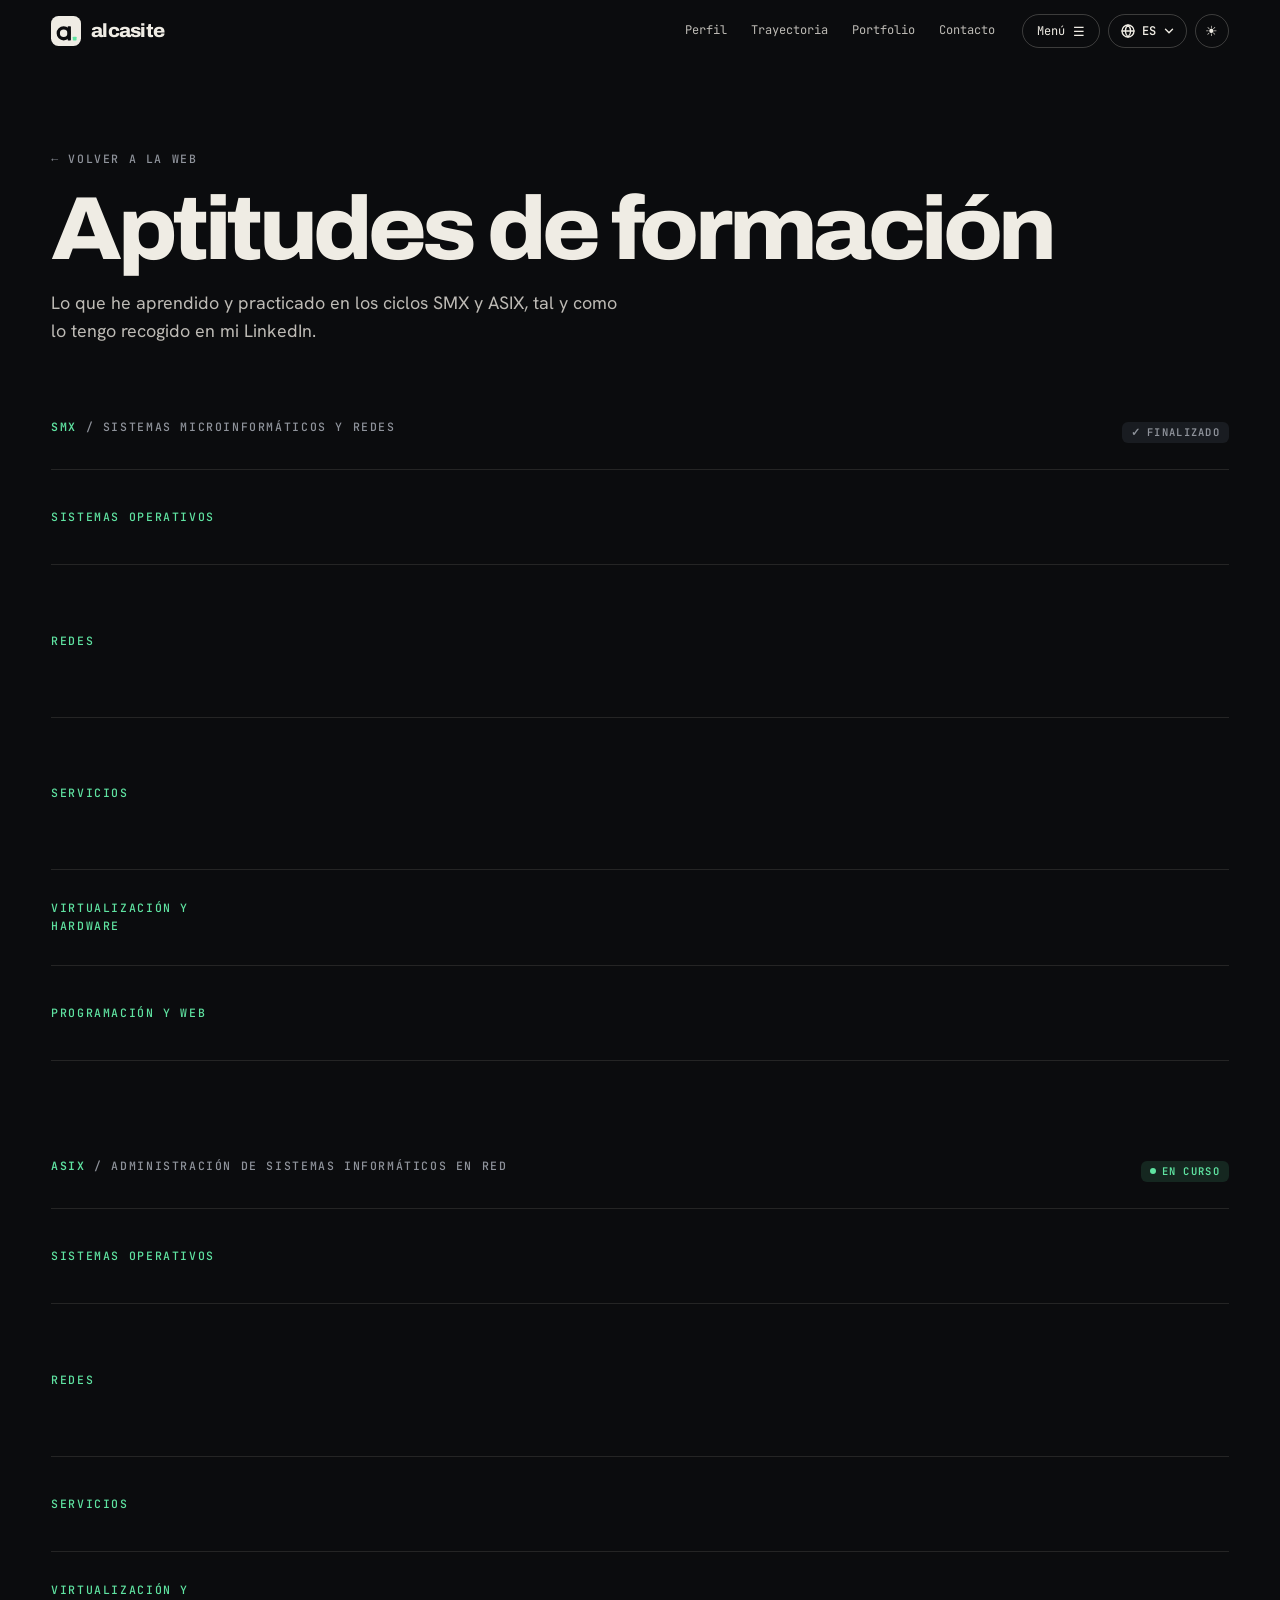
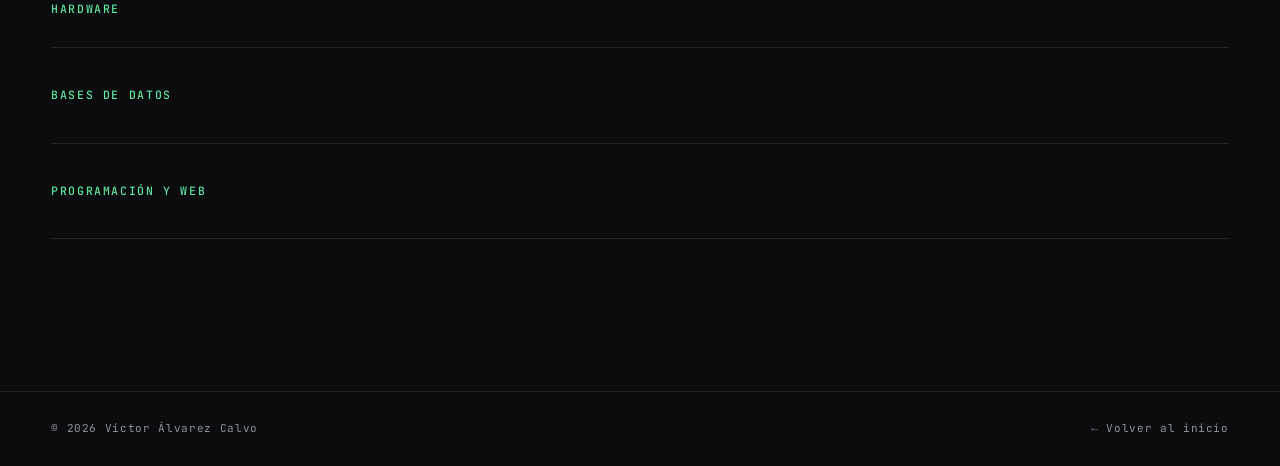
==== aptitudes.html @ 00bb38c7 "Proyectos sube justo después del perfil (02) y se renumeran las secciones Co-Authored-By: Claude Opu" ====
<!doctype html>
<html lang="es">
<head>
<meta charset="utf-8">
<meta name="viewport" content="width=device-width, initial-scale=1">
<title>Aptitudes de formación · alcasite</title>
<meta name="description" content="Aptitudes adquiridas durante los ciclos SMX y ASIX de Víctor Álvarez Calvo.">
<meta name="theme-color" content="#0b0c0e">
<script>document.documentElement.className += " js";try{var t=localStorage.getItem("theme");if(t==="light"||t==="dark")document.documentElement.setAttribute("data-theme",t);}catch(e){}</script>
<link rel="icon" href="assets/favicon.ico?v=2" sizes="any">
<link rel="icon" type="image/svg+xml" href="assets/logo/alcasite-mark.svg?v=2">
<link rel="icon" type="image/png" sizes="32x32" href="assets/favicon-32.png?v=2">
<link rel="icon" type="image/png" sizes="192x192" href="assets/icon-192.png?v=2">
<link rel="apple-touch-icon" href="assets/apple-touch-icon.png?v=2">
<link rel="preload" href="assets/fonts/archivo.woff2" as="font" type="font/woff2" crossorigin>
<link rel="stylesheet" href="styles.css?v=20261103f">
<script defer src="main.js?v=20261103f"></script>
</head>
<body data-page="skills">

<header class="bar">
  <a class="brand" href="index.html#inicio" aria-label="alcasite"><svg class="logo-mark" viewBox="0 0 64 64" aria-hidden="true"><rect class="lm-tile" width="64" height="64" rx="16"/><circle class="lm-a" cx="27" cy="37" r="11.5"/><rect class="lm-s" x="35.5" y="22" width="7" height="30" rx="1.5"/><rect class="lm-c" x="46.5" y="44" width="8" height="8" rx="1.5"/></svg><span class="wordmark">alcasite</span></a>
  <div class="bar-right">
    <nav>
      <a href="index.html#perfil" data-i18n="nav.profile">Perfil</a>
      <a href="index.html#trayectoria" data-i18n="nav.path">Trayectoria</a>
      <a href="index.html#portfolio" data-i18n="nav.portfolio">Portfolio</a>
      <a href="index.html#contacto" data-i18n="nav.contact">Contacto</a>
    </nav>
    <label class="lang-wrap"><span class="sr">Idioma</span><select id="lang" aria-label="Idioma"><option value="es">Castellano</option><option value="ca">Català</option><option value="en">English</option></select></label>
    <button class="theme" id="theme" type="button" aria-label="Cambiar a tema claro" title="Cambiar tema">☀</button>
  </div>
</header>

<main class="skills-page wrap">
  <p class="label"><a href="index.html#trayectoria" data-i18n="skills.back">← Volver a la web</a></p>
  <h1 class="skills-title" data-i18n="skills.h1">Aptitudes de formación</h1>
  <p class="skills-lead" data-i18n="skills.lead">Lo que he aprendido y practicado en los ciclos SMX y ASIX, tal y como lo tengo recogido en mi LinkedIn.</p>

  <!-- SMX -->
  <section class="skills-sec" id="smx">
    <div class="sec-head"><span class="label"><b>SMX</b> / <span data-i18n="skills.smx">Sistemas Microinformáticos y Redes</span></span><span class="tag done" data-i18n="tag.done">Finalizado</span></div>
    <div class="stack">
      <div class="stack-row"><h3 class="label" data-i18n="g.os">Sistemas operativos</h3><ul><li>Windows</li><li>Windows Server</li><li>Linux</li><li>Ubuntu</li></ul></div>
      <div class="stack-row"><h3 class="label" data-i18n="g.net">Redes</h3><ul><li data-i18n="k.networks">Redes informáticas</li><li>IPv4</li><li data-i18n="k.subnets">Subredes</li><li>VLAN</li><li>Packet Tracer</li><li data-i18n="k.netsec">Seguridad de redes</li><li data-i18n="k.firewalls">Cortafuegos</li><li>pfSense</li></ul></div>
      <div class="stack-row"><h3 class="label" data-i18n="g.srv">Servicios</h3><ul><li data-i18n="k.dns">Servidor DNS</li><li data-i18n="k.dhcp">Servidor DHCP</li><li data-i18n="k.web">Servidores web</li><li data-i18n="k.mail">Servidor de correo</li><li>LDAP</li><li>Secure Shell</li><li>LAMP</li><li>Linux Virtual Server</li></ul></div>
      <div class="stack-row"><h3 class="label" data-i18n="g.virt">Virtualización y hardware</h3><ul><li>VirtualBox</li><li data-i18n="k.vm">Gestión de Máquinas Virtuales</li><li data-i18n="k.hw">Hardware</li></ul></div>
      <div class="stack-row"><h3 class="label" data-i18n="g.dev">Programación y web</h3><ul><li>HTML</li><li>PHP</li><li>WordPress</li><li>Moodle</li><li>Python</li><li>Bash</li><li>PowerShell</li></ul></div>
    </div>
  </section>

  <!-- ASIX -->
  <section class="skills-sec" id="asix">
    <div class="sec-head"><span class="label"><b>ASIX</b> / <span data-i18n="skills.asix">Administración de Sistemas Informáticos en Red</span></span><span class="tag" data-i18n="tag.ongoing">En curso</span></div>
    <div class="stack">
      <div class="stack-row"><h3 class="label" data-i18n="g.os">Sistemas operativos</h3><ul><li>Windows</li><li>Windows Server</li><li>Linux</li></ul></div>
      <div class="stack-row"><h3 class="label" data-i18n="g.net">Redes</h3><ul><li data-i18n="k.networks">Redes informáticas</li><li>IPv4</li><li data-i18n="k.subnets">Subredes</li><li>VLAN</li><li>Packet Tracer</li><li data-i18n="k.netsec">Seguridad de redes</li><li data-i18n="k.firewalls">Cortafuegos</li><li>OPNsense</li></ul></div>
      <div class="stack-row"><h3 class="label" data-i18n="g.srv">Servicios</h3><ul><li>Active Directory</li><li>LDAP</li><li>LAMP</li><li>Linux Virtual Server</li></ul></div>
      <div class="stack-row"><h3 class="label" data-i18n="g.virt">Virtualización y hardware</h3><ul><li>VirtualBox</li><li>VMware</li><li data-i18n="k.vm">Gestión de Máquinas Virtuales</li><li data-i18n="k.hw">Hardware</li></ul></div>
      <div class="stack-row"><h3 class="label" data-i18n="g.db">Bases de datos</h3><ul><li data-i18n="k.db">Bases de datos</li><li data-i18n="k.reldb">Base de datos relacional</li><li>MariaDB</li><li>PostgreSQL</li><li>MongoDB</li><li>DBeaver</li></ul></div>
      <div class="stack-row"><h3 class="label" data-i18n="g.dev">Programación y web</h3><ul><li>HTML</li><li>CSS</li><li>JavaScript</li><li>JSON</li><li>Bash</li><li>PowerShell</li></ul></div>
    </div>
  </section>
</main>

<footer>
  <span>© <span id="year">2026</span> Víctor Álvarez Calvo</span>
  <a href="index.html" data-i18n="legal.back">← Volver al inicio</a>
</footer>

</body>
</html>
---- styles.css ----
/* Víctor Álvarez Calvo — web personal.
   Estilo nocturno: fondo tinta, texto crema, títulos grandes en grotesca ancha,
   etiquetas en mono y un único acento verde (el de la marca). */

/* ---------- tipografías (alojadas en la propia web, sin servicios externos) ---------- */
@font-face{font-family:"Archivo";src:url("assets/fonts/archivo.woff2") format("woff2");font-weight:100 900;font-stretch:62% 125%;font-display:swap}
@font-face{font-family:"Hanken Grotesk";src:url("assets/fonts/hanken-grotesk.woff2") format("woff2");font-weight:100 900;font-display:swap}
@font-face{font-family:"JetBrains Mono";src:url("assets/fonts/jetbrains-mono.woff2") format("woff2");font-weight:100 800;font-display:swap}
@font-face{font-family:"Newsreader";src:url("assets/fonts/newsreader-italic.woff2") format("woff2");font-weight:200 800;font-style:italic;font-display:swap}

:root{
  --bg:#0b0c0e; --bg-2:#121418; --bg-3:#191c21;
  --ink:#efece4; --ink2:rgba(239,236,228,.78); --mute:#8f939b; --mute2:#666a73;
  --line:rgba(239,236,228,.11); --line2:rgba(239,236,228,.22);
  --accent:#5fe3a1; --accent-fill:#5fe3a1; --on-accent:#06140d; --accent-soft:rgba(95,227,161,.12);
  --btn-bg:#efece4; --btn-ink:#0b0c0e;
  --dot:rgba(239,236,228,.13); --glow:rgba(95,227,161,.10);
  --bar-bg:rgba(11,12,14,.78);
  --disp:"Archivo","Arial Narrow",system-ui,sans-serif;
  --sans:"Hanken Grotesk",system-ui,-apple-system,"Segoe UI",sans-serif;
  --mono:"JetBrains Mono",ui-monospace,"Cascadia Mono",Consolas,monospace;
  --serif:"Newsreader",Georgia,serif;
  --gut:clamp(18px,4vw,56px); --max:1280px;
  --ease-out:cubic-bezier(.16,1,.3,1); --ease-soft:cubic-bezier(.25,.46,.45,.94);
  color-scheme:dark;
}
:root[data-theme="light"]{
  --bg:#f2efe7; --bg-2:#e9e5db; --bg-3:#ffffff;
  --ink:#101114; --ink2:rgba(16,17,20,.76); --mute:#5f636b; --mute2:#8a8d94;
  --line:rgba(16,17,20,.11); --line2:rgba(16,17,20,.22);
  --accent:#0b8a52; --accent-fill:#2fcf86; --on-accent:#04140b; --accent-soft:rgba(11,138,82,.10);
  --btn-bg:#101114; --btn-ink:#f2efe7;
  --dot:rgba(16,17,20,.14); --glow:rgba(47,207,134,.12);
  --bar-bg:rgba(242,239,231,.82);
  color-scheme:light;
}

*{box-sizing:border-box;margin:0;padding:0}
html{scroll-behavior:smooth;scroll-padding-top:80px;background:var(--bg)}
body{background:var(--bg);color:var(--ink);font-family:var(--sans);font-size:17px;line-height:1.6;-webkit-font-smoothing:antialiased;overflow-x:hidden;transition:background .3s,color .3s}
a{color:inherit}
::selection{background:var(--accent-fill);color:var(--on-accent)}
:focus-visible{outline:2px solid var(--accent);outline-offset:3px}
.wrap{max-width:var(--max);margin:0 auto;padding-left:var(--gut);padding-right:var(--gut)}
.sr{position:absolute;width:1px;height:1px;overflow:hidden;clip:rect(0 0 0 0);white-space:nowrap}
em{font-family:var(--serif);font-style:italic;font-weight:400;color:var(--accent);letter-spacing:0}

/* etiquetas pequeñas en mono */
.label,.eyebrow{font-family:var(--mono);font-size:11.5px;font-weight:500;letter-spacing:.14em;text-transform:uppercase;color:var(--mute)}
.label b,.eyebrow b{font-weight:600;color:var(--accent)}
.label a{text-decoration:none}
.label a:hover{color:var(--ink)}
.eyebrow{display:flex;align-items:center;gap:10px}
.eyebrow::before{content:"";width:28px;height:1px;background:var(--line2)}

/* logotipo según tema */
.theme-img.for-light{display:none}
:root[data-theme="light"] .theme-img.for-light{display:inline-block}
:root[data-theme="light"] .theme-img.for-dark{display:none}

/* ---------- barra superior ---------- */
.bar{position:fixed;top:0;left:0;right:0;z-index:50;display:flex;justify-content:space-between;align-items:center;gap:16px;padding:14px var(--gut);border-bottom:1px solid transparent;transition:background .3s,border-color .3s}
.bar.is-solid{background:var(--bar-bg);border-bottom-color:var(--line);-webkit-backdrop-filter:blur(14px) saturate(140%);backdrop-filter:blur(14px) saturate(140%)}
.brand{display:inline-flex;align-items:center;gap:10px;font-family:var(--disp);font-weight:700;font-size:16px;letter-spacing:-.01em;text-decoration:none}
.brand img{height:26px;width:auto}
.bar-right{display:flex;align-items:center;gap:8px}
.bar nav{display:flex;gap:2px;margin-right:8px}
.bar nav a{padding:6px 11px;font-family:var(--mono);font-size:12px;color:var(--ink2);text-decoration:none;border-radius:999px;transition:color .2s,background .2s}
.bar nav a:hover{color:var(--ink)}
.bar nav a.is-current{color:var(--ink);background:var(--accent-soft)}
@media (max-width:760px){.bar nav{display:none}}
.theme,.menu-btn,.lang-btn{height:34px;border:1px solid var(--line2);border-radius:999px;background:transparent;color:var(--ink);font-family:var(--mono);font-size:12px;cursor:pointer;transition:border-color .2s,background .2s,color .2s}
.theme{width:34px;display:inline-flex;align-items:center;justify-content:center;font-size:14px;line-height:1}
.theme:hover,.menu-btn:hover,.lang-btn:hover,.menu-btn[aria-expanded="true"],.lang-btn[aria-expanded="true"]{border-color:var(--accent);color:var(--accent)}
.menu-btn{display:inline-flex;align-items:center;gap:8px;padding:0 14px}
.menu-btn i{font-style:normal;font-size:13px}
#lang{height:34px;padding:0 10px;border:1px solid var(--line2);border-radius:999px;background:transparent;color:var(--ink);font:inherit;font-size:12px}
#lang option{background:var(--bg-2);color:var(--ink)}
@media (max-width:520px){.menu-btn span{display:none}.menu-btn{padding:0 12px}.brand span{display:none}.bar-right{gap:6px}}

/* menú de secciones */
.menu-panel{position:fixed;top:64px;right:var(--gut);z-index:60;width:min(440px,calc(100vw - 2 * var(--gut)));display:grid;grid-template-columns:1fr 1fr;gap:2px 8px;padding:10px;background:var(--bg-2);color:var(--ink);border:1px solid var(--line2);border-radius:16px;box-shadow:0 24px 60px rgba(0,0,0,.35)}
.menu-panel[hidden]{display:none}
.menu-panel:not([hidden]){animation:popIn .25s var(--ease-out)}
.menu-panel a{display:flex;gap:10px;align-items:baseline;padding:9px 10px;border-radius:10px;font-size:14px;text-decoration:none;color:var(--ink)}
.menu-panel a:hover,.menu-panel a:focus-visible,.menu-panel a.is-current{background:var(--bg-3);color:var(--accent);outline:none}
.menu-panel .m-n{min-width:20px;font-family:var(--mono);font-size:10.5px;color:var(--accent)}
.menu-panel .m-sep{grid-column:1 / -1;height:1px;background:var(--line);margin:6px 4px}
@media (max-width:520px){.menu-panel{grid-template-columns:1fr}}
@keyframes popIn{from{opacity:0;transform:translateY(-6px)}to{opacity:1;transform:none}}

/* selector de idioma propio */
.lang-wrap{position:relative;display:inline-flex}
.lang-wrap.is-custom #lang{position:absolute;width:1px;height:1px;opacity:0;pointer-events:none;overflow:hidden;padding:0;border:0}
.lang-btn{display:inline-flex;align-items:center;gap:6px;padding:0 10px 0 11px;font-weight:600}
.lang-btn .chev{transition:transform .25s var(--ease-out)}
.lang-btn[aria-expanded="true"] .chev{transform:rotate(180deg)}
.lang-menu{position:absolute;top:calc(100% + 10px);right:0;z-index:70;min-width:176px;padding:6px;background:var(--bg-2);border:1px solid var(--line2);border-radius:14px;box-shadow:0 24px 60px rgba(0,0,0,.35)}
.lang-menu[hidden]{display:none}
.lang-menu:not([hidden]){animation:popIn .18s var(--ease-out)}
.lang-item{display:flex;align-items:center;justify-content:space-between;gap:16px;width:100%;padding:10px 12px;border:0;border-radius:10px;background:transparent;color:var(--ink);font:inherit;font-size:14px;text-align:left;cursor:pointer}
.lang-item:hover,.lang-item:focus-visible{background:var(--bg-3);outline:none}
.lang-item .chk{opacity:0;color:var(--accent)}
.lang-item[aria-checked="true"] .chk{opacity:1}

/* barra de progreso de lectura */
.progress{position:fixed;inset:0 0 auto 0;height:2px;z-index:150;pointer-events:none}
.progress span{display:block;height:100%;background:var(--accent-fill);transform:scaleX(0);transform-origin:left}

/* ---------- pantalla de carga ---------- */
.splash{display:none}
.js .splash{position:fixed;inset:0;z-index:200;display:flex;align-items:center;justify-content:center;background:var(--bg);clip-path:inset(0 0 0 0);transition:clip-path .9s var(--ease-out),opacity .4s .6s ease,visibility 0s linear .95s;animation:splash-safety .5s ease 3s forwards}
.js.no-splash .splash{display:none}
.js .splash.is-done{clip-path:inset(0 0 100% 0);opacity:0;visibility:hidden;pointer-events:none}
.splash-in{display:flex;flex-direction:column;align-items:center;gap:16px}
.splash-in .theme-img{width:104px;height:auto;animation:splash-logo .9s var(--ease-out) both}
.splash-name{font-family:var(--disp);font-size:20px;font-weight:800;letter-spacing:-.01em;color:var(--ink);animation:splash-logo .9s .12s var(--ease-out) both}
.splash-bar{position:relative;width:120px;height:2px;background:var(--line);border-radius:2px;overflow:hidden;margin-top:4px}
.splash-bar i{position:absolute;inset:0;background:var(--accent-fill);transform-origin:left;transform:scaleX(0);animation:splash-fill 1.15s .15s cubic-bezier(.65,0,.35,1) forwards}
@keyframes splash-logo{from{opacity:0;transform:translateY(10px) scale(.96)}to{opacity:1;transform:none}}
@keyframes splash-fill{to{transform:scaleX(1)}}
@keyframes splash-safety{to{opacity:0;pointer-events:none;clip-path:inset(0 0 100% 0);visibility:hidden}}

/* ---------- hero ---------- */
.hero{position:relative;min-height:100vh;min-height:100svh;display:flex;flex-direction:column;justify-content:flex-end;padding:130px var(--gut) 64px;max-width:var(--max);margin:0 auto;isolation:isolate}
/* fondo: rejilla de puntos con un brillo verde suave, que se desvanece hacia los bordes */
.hero-bg{position:absolute;top:0;bottom:0;left:50%;width:100vw;margin-left:-50vw;z-index:-1;pointer-events:none;
  background:radial-gradient(50vmax 50vmax at 74% 42%,var(--glow),transparent 62%),radial-gradient(circle,var(--dot) 1px,transparent 1.4px) 0 0/26px 26px;
  -webkit-mask-image:radial-gradient(ellipse 70% 80% at 70% 42%,#000 30%,transparent 80%);mask-image:radial-gradient(ellipse 70% 80% at 70% 42%,#000 30%,transparent 80%)}
html:not(.js) .bar{background:var(--bar-bg);border-bottom-color:var(--line)}
.hero-kicker{display:flex;flex-wrap:wrap;align-items:center;gap:12px 18px;margin-bottom:26px}
.pill{display:inline-flex;align-items:center;gap:9px;padding:6px 14px 6px 12px;border:1px solid var(--line2);border-radius:999px;background:var(--bg-2);font-size:13px;font-weight:600}
.pill i{width:7px;height:7px;border-radius:50%;background:var(--accent-fill);box-shadow:0 0 0 4px var(--accent-soft)}
.kick-txt{font-family:var(--mono);font-size:12px;letter-spacing:.06em;color:var(--mute)}
.hero-title{font-family:var(--disp);font-weight:800;font-stretch:108%;font-size:clamp(58px,12.5vw,200px);line-height:.86;letter-spacing:-.055em;max-width:9ch}
.hero-title .line{display:block;overflow:hidden;padding:0 0 .08em;margin-bottom:-.08em}
.hero-title .line > span{display:inline-block;white-space:nowrap}
.hero-title .line:nth-child(2){padding-left:.55em}
.hero-title em{font-family:var(--serif);font-style:italic;font-weight:400;color:var(--accent);margin-left:.02em}
.hero-sub{margin-top:34px;max-width:52ch;color:var(--ink2);font-size:clamp(17px,1.5vw,21px);line-height:1.55}
.hero-cta{margin-top:30px;display:flex;flex-wrap:wrap;gap:10px}
.scroll-hint{position:absolute;left:var(--gut);bottom:22px;font-family:var(--mono);font-size:11px;letter-spacing:.2em;text-transform:uppercase;color:var(--mute2)}
@media (max-width:640px){.scroll-hint{display:none}.hero-title .line:nth-child(2){padding-left:0}}

/* animación de entrada del hero */
.js{--hd:1.5s}
.js.no-splash{--hd:.15s}
.js .hero-title .line > span{transform:translateY(112%);animation:lineUp 1.1s var(--ease-out) calc(var(--hd) + var(--i,0) * .12s) forwards}
.hero-title .line:nth-child(2){--i:1}
.hero-title .line:nth-child(3){--i:2}
@keyframes lineUp{to{transform:none}}
.js .hero-kicker,.js .hero-sub,.js .hero-cta,.js .scroll-hint,.js .hero-mark{opacity:0;animation:heroFade .9s var(--ease-out) forwards}
.js .hero-kicker{animation-delay:calc(var(--hd) - .1s)}
.js .hero-sub{animation-delay:calc(var(--hd) + .5s)}
.js .hero-cta{animation-delay:calc(var(--hd) + .65s)}
.js .scroll-hint{animation-delay:calc(var(--hd) + .9s)}
.js .hero-mark{animation-delay:calc(var(--hd) + .25s);animation-duration:1.1s}
@keyframes heroFade{from{opacity:0;transform:translateY(14px)}to{opacity:1;transform:none}}

/* símbolo del logo con inclinación 3D */
.hero-mark{position:absolute;right:var(--gut);top:0;bottom:0;margin:auto 0;height:fit-content;width:min(27vw,390px);pointer-events:none;perspective:1000px;z-index:-1}
.hm-obj{position:relative;transform-style:preserve-3d;will-change:transform}
.hm-obj .theme-img{width:100%;height:auto;vertical-align:top;filter:drop-shadow(0 40px 60px rgba(95,227,161,.16)) drop-shadow(0 6px 14px rgba(0,0,0,.3))}
.hm-floor{position:absolute;left:14%;right:14%;bottom:-7%;height:7%;border-radius:50%;background:radial-gradient(closest-side,rgba(0,0,0,.5),transparent);filter:blur(6px)}
@media (max-width:980px){.hero-mark{position:relative;top:auto;bottom:auto;right:auto;margin:0 0 24px;width:min(42vw,200px)}}

/* botones en píldora */
.btn{display:inline-flex;align-items:center;gap:10px;height:48px;padding:0 22px;border:1px solid var(--line2);border-radius:999px;font-size:15px;font-weight:600;text-decoration:none;color:var(--ink);transition:background .25s,color .25s,border-color .25s,transform .35s var(--ease-soft)}
.btn::after{content:"→";font-family:var(--mono);transition:transform .25s var(--ease-out)}
.btn:hover{border-color:var(--ink);transform:translateY(-2px)}
.btn:hover::after{transform:translateX(3px)}
.btn.main{background:var(--btn-bg);border-color:var(--btn-bg);color:var(--btn-ink)}
.btn.main:hover{background:var(--accent-fill);border-color:var(--accent-fill);color:var(--on-accent)}
.btn:active{transform:scale(.97)}
.hero-cta .btn[href^="#"]::after{content:"↓"}
.skills-cta .btn::after{content:none}

/* ---------- cinta de herramientas ---------- */
.marquee{display:flex;overflow:hidden;border-top:1px solid var(--line);border-bottom:1px solid var(--line);padding:16px 0;-webkit-mask-image:linear-gradient(90deg,transparent,#000 8%,#000 92%,transparent);mask-image:linear-gradient(90deg,transparent,#000 8%,#000 92%,transparent)}
.marquee-track{display:flex;flex:none;list-style:none;animation:marquee 70s linear infinite}
.marquee:hover .marquee-track{animation-play-state:paused}
.marquee li{white-space:nowrap;font-family:var(--mono);font-size:12.5px;letter-spacing:.08em;text-transform:uppercase;color:var(--ink2)}
.marquee li::after{content:"✦";margin:0 22px;color:var(--accent);font-size:10px;vertical-align:1px}
@keyframes marquee{to{transform:translateX(-100%)}}

/* ---------- secciones ---------- */
section.block{position:relative;padding:clamp(80px,12vw,160px) 0}
.sec-head{display:flex;flex-wrap:wrap;justify-content:space-between;align-items:flex-end;gap:18px 24px;margin-bottom:clamp(36px,5vw,64px)}
.sec-head .eyebrow{flex-basis:100%}
.sec-title{font-family:var(--disp);font-weight:800;font-stretch:104%;font-size:clamp(46px,8.4vw,120px);line-height:.9;letter-spacing:-.05em}
.sec-title::after{content:".";font-family:var(--serif);font-style:italic;font-weight:400;color:var(--accent);margin-left:.03em}
.sec-head > .label{padding-bottom:10px}
.about-title,.xp-title{font-family:var(--disp);font-weight:800;font-stretch:104%;font-size:clamp(36px,5.6vw,80px);line-height:.95;letter-spacing:-.045em}
.about-title em,.xp-title em{font-size:1.06em;letter-spacing:-.01em}

/* ---------- perfil + ficha rápida ---------- */
.about{display:grid;grid-template-columns:1.45fr 1fr;gap:clamp(32px,6vw,90px);align-items:start}
.about-title{margin-bottom:30px;max-width:13ch}
.about-p{color:var(--ink2);max-width:56ch;margin-bottom:16px;font-size:clamp(17px,1.35vw,19px)}
.about-p mark{background:none;color:var(--ink);font-weight:700}
.card-fast{position:sticky;top:96px;border:1px solid var(--line);border-radius:20px;background:var(--bg-2);padding:clamp(22px,2.6vw,32px)}
.card-fast h3{margin-bottom:10px}
.card-fast dl>div{display:flex;justify-content:space-between;gap:20px;padding:13px 0;border-bottom:1px solid var(--line);font-size:14.5px}
.card-fast dl>div:last-child{border-bottom:0;padding-bottom:0}
.card-fast dt{font-family:var(--mono);font-size:11px;letter-spacing:.1em;text-transform:uppercase;color:var(--mute);flex:none;padding-top:3px}
.card-fast dd{font-weight:600;text-align:right}
@media (max-width:860px){.about{grid-template-columns:1fr}.card-fast{position:static}}

/* ---------- experiencia: línea vertical ---------- */
.xp-title{margin-bottom:22px}
.xp-lead{color:var(--ink2);max-width:54ch;margin-bottom:clamp(40px,6vw,72px);font-size:clamp(17px,1.35vw,19px)}
.xp{list-style:none;position:relative;padding-left:clamp(36px,5vw,64px);display:grid;gap:clamp(40px,6vw,64px)}
.xp::before{content:"";position:absolute;left:7px;top:10px;bottom:10px;width:1px;background:linear-gradient(var(--accent),var(--line2) 40%,var(--line))}
.xp-item{position:relative}
.xp-dot{position:absolute;left:calc(-1 * clamp(36px,5vw,64px));top:4px;width:15px;height:15px;border-radius:50%;background:var(--bg);border:1.5px solid var(--accent)}
.xp-item.current .xp-dot{background:var(--accent-fill);box-shadow:0 0 0 5px var(--accent-soft);animation:dotPulse 2.6s var(--ease-soft) infinite}
@keyframes dotPulse{0%{box-shadow:0 0 0 0 rgba(95,227,161,.45)}70%{box-shadow:0 0 0 12px transparent}100%{box-shadow:0 0 0 0 transparent}}
.xp-head{display:flex;flex-direction:column-reverse;gap:8px}
.xp-head h3{font-family:var(--disp);font-weight:800;font-stretch:102%;font-size:clamp(26px,3.4vw,44px);line-height:1;letter-spacing:-.035em}
.xp-head h3 .tag{vertical-align:.45em}
.xp-date{font-family:var(--mono);font-size:12px;letter-spacing:.12em;text-transform:uppercase;color:var(--accent)}
.xp-co{display:flex;flex-wrap:wrap;align-items:center;gap:8px 10px;margin:12px 0 14px;font-size:15px}
.xp-co > a:first-child{font-weight:600;color:var(--ink);text-decoration:underline;text-decoration-color:var(--line2);text-underline-offset:4px;transition:text-decoration-color .2s,color .2s}
.xp-co > a:first-child:hover{color:var(--accent);text-decoration-color:var(--accent)}
.xp-kind{font-family:var(--mono);font-size:11px;letter-spacing:.1em;text-transform:uppercase;color:var(--mute)}
.xp-desc{color:var(--ink2);max-width:62ch;margin-bottom:16px}
@media (prefers-reduced-motion:reduce){.xp-item.current .xp-dot{animation:none}}

/* ubicación (Maps) y LinkedIn */
.xp-place{display:inline-flex;align-items:center;gap:6px;height:28px;padding:0 12px;border:1px solid var(--line2);border-radius:999px;font-family:var(--mono);font-size:11px;letter-spacing:.06em;text-transform:uppercase;color:var(--ink2);text-decoration:none;vertical-align:middle;transition:color .2s,border-color .2s}
a.xp-place:hover,a.xp-place:focus-visible{color:var(--accent);border-color:var(--accent)}
.xp-in{display:inline-flex;align-items:center;justify-content:center;width:28px;height:28px;border:1px solid var(--line2);border-radius:50%;color:var(--ink2);vertical-align:middle;text-decoration:none;transition:color .2s,border-color .2s,background .2s}
.xp-in:hover,.xp-in:focus-visible{color:var(--on-accent);background:var(--accent-fill);border-color:var(--accent-fill)}

/* etiquetas de estado */
.tag{display:inline-flex;align-items:center;gap:6px;margin-left:12px;padding:4px 9px;border-radius:6px;background:var(--accent-soft);font-family:var(--mono);font-size:10.5px;font-weight:600;letter-spacing:.12em;text-transform:uppercase;color:var(--accent);vertical-align:middle;line-height:1.2;white-space:nowrap}
.tag::before{content:"";width:6px;height:6px;border-radius:50%;background:currentColor}
.tag.done{background:var(--bg-3);color:var(--mute)}
.tag.done::before{content:"✓";width:auto;height:auto;background:none;font-size:11px}

/* chips */
.chips{list-style:none;display:flex;flex-wrap:wrap;gap:8px}
.chips li{padding:5px 14px;border:1px solid var(--line2);border-radius:999px;font-size:14px;color:var(--ink2)}

/* ---------- filas desplegables (formación, certificaciones, portfolio) ---------- */
.rows{border-top:1px solid var(--line)}
.row{border-bottom:1px solid var(--line)}
.row-head{display:grid;grid-template-columns:minmax(140px,.55fr) 3fr auto;align-items:start;gap:24px;padding:30px 0;cursor:pointer}
.row-year{padding-top:.75em;font-family:var(--mono);font-size:12px;letter-spacing:.1em;text-transform:uppercase;color:var(--accent)}
.row-name{font-family:var(--disp);font-weight:800;font-stretch:102%;font-size:clamp(28px,4vw,52px);line-height:1;letter-spacing:-.04em;transition:color .25s}
.row-head:hover .row-name{color:var(--accent)}
.row-name small{display:flex;flex-wrap:wrap;align-items:center;gap:8px 10px;margin-top:14px;font-family:var(--sans);font-size:15px;font-weight:400;letter-spacing:0;color:var(--mute)}
.row-name small a:not(.xp-place):not(.xp-in){color:var(--ink);font-weight:600;text-decoration:underline;text-decoration-color:var(--line2);text-underline-offset:4px}
.row-name small a:not(.xp-place):not(.xp-in):hover{color:var(--accent);text-decoration-color:var(--accent)}
.row-name > .xp-in{margin-left:10px}
.row-head:hover .row-name .xp-in{color:var(--ink2)}
.row-head:hover .row-name .xp-in:hover{color:var(--on-accent)}
.row-plus{display:inline-flex;align-items:center;justify-content:center;width:40px;height:40px;margin-top:2px;border:1px solid var(--line2);border-radius:50%;font-family:var(--mono);font-size:18px;line-height:1;transition:transform .35s var(--ease-out),background .25s,color .25s,border-color .25s}
.row-head:hover .row-plus{border-color:var(--accent);color:var(--accent)}
.row.open .row-plus{transform:rotate(45deg);background:var(--accent-fill);border-color:var(--accent-fill);color:var(--on-accent)}
.row-head:focus-visible{outline:2px solid var(--accent);outline-offset:4px}
.row-body{display:grid;grid-template-columns:minmax(140px,.55fr) 3fr auto;gap:24px;padding:0 0 32px}
.row-body > div{grid-column:2;max-width:62ch}
.row-body p{color:var(--ink2)}
.row-body a{color:var(--accent);text-underline-offset:4px}
.js .row-body{display:none}
.js .row.open .row-body{display:grid}
@media (max-width:700px){
  .row-head,.row-body{grid-template-columns:1fr auto}
  .row-year{grid-column:1 / -1;padding-top:0;margin-bottom:-12px}
  .row-body > div{grid-column:1 / -1}
}
.skills-cta{margin-top:clamp(28px,4vw,44px)}

/* ---------- línea de tiempo ---------- */
.tl-pager{display:flex;align-items:center;gap:12px;padding-bottom:10px}
.tl-pager button{width:40px;height:40px;border-radius:50%;border:1px solid var(--line2);background:transparent;color:var(--ink);font:inherit;font-size:20px;line-height:1;cursor:pointer;transition:border-color .2s,color .2s}
.tl-pager button:hover{border-color:var(--accent);color:var(--accent)}
.tl-card{border:1px solid var(--line);border-radius:24px;padding:clamp(20px,3vw,40px);background:var(--bg-2)}
.tl-title .label{color:var(--accent)}
.tl-title h3{margin:8px 0 28px;font-family:var(--disp);font-weight:800;font-size:clamp(24px,3vw,38px);line-height:1;letter-spacing:-.035em}
.tl-scroll{overflow-x:auto;padding-bottom:6px}
.tl-grid{min-width:calc(132px + var(--cols) * 42px)}
.tl-months,.tl-track .tl-row{display:grid;grid-template-columns:repeat(var(--cols),1fr);column-gap:4px}
.tl-months{margin:0 0 10px 132px;font-family:var(--mono);font-size:9.5px;letter-spacing:.04em;color:var(--mute);text-align:center}
.tl-months span{white-space:nowrap}
.tl-months i{font-style:normal;opacity:.6}
.tl-lane{display:grid;grid-template-columns:132px 1fr;align-items:center;margin-bottom:10px}
.tl-name{padding-right:10px;font-family:var(--mono);font-size:11px;letter-spacing:.08em;text-transform:uppercase;color:var(--ink2)}
.tl-track{background:var(--bg);border:1px solid var(--line);border-radius:12px;padding:6px 0;display:grid;row-gap:6px}
.tl-bar{background:var(--accent-fill);color:var(--on-accent);font-size:11.5px;font-weight:700;padding:4px 12px;border-radius:999px;white-space:nowrap;overflow:hidden;text-overflow:ellipsis}
.tl-bar.done{background:var(--accent-soft);color:var(--accent);box-shadow:inset 0 0 0 1px rgba(95,227,161,.3)}
.tl-bar.ghost{background:transparent;border:1px dashed var(--line2);color:var(--mute);font-weight:500;padding:3px 12px}
.js .tl-panel{display:none}
.js .tl-panel.on{display:block}
.tl-panel + .tl-panel{margin-top:36px}
.js .tl-panel + .tl-panel{margin-top:0}

/* ---------- cifras ---------- */
.stats{display:grid;grid-template-columns:repeat(4,1fr);border-top:1px solid var(--line);border-bottom:1px solid var(--line)}
.stat{padding:clamp(28px,4vw,48px) 20px clamp(28px,4vw,48px) 0}
.stat + .stat{padding-left:clamp(16px,2vw,28px);border-left:1px solid var(--line)}
.stat b{display:block;font-family:var(--disp);font-weight:800;font-stretch:104%;font-size:clamp(50px,7vw,108px);line-height:.9;letter-spacing:-.05em;color:transparent;-webkit-text-stroke:1.5px var(--ink)}
.stat:first-child b{color:var(--accent-fill);-webkit-text-stroke:0}
.stat span{display:block;margin-top:16px;max-width:22ch;color:var(--mute);font-size:14.5px}
@media (max-width:800px){
  .stats{grid-template-columns:1fr 1fr}
  .stat:nth-child(odd){padding-left:0;border-left:0}
  .stat:nth-child(n+3){border-top:1px solid var(--line)}
}

/* ---------- con qué trabajo / aptitudes ---------- */
.band-bone{position:relative;overflow:hidden}
.stack-row{display:grid;grid-template-columns:minmax(150px,.5fr) 3fr;gap:14px 28px;align-items:center;padding:24px 0;border-top:1px solid var(--line)}
.stack-row:last-child{border-bottom:1px solid var(--line)}
.stack-row h3{color:var(--accent)}
.stack-row ul{list-style:none;display:flex;flex-wrap:wrap;gap:10px}
.stack-row li{padding:8px 18px;border:1px solid var(--line2);border-radius:999px;font-family:var(--disp);font-weight:600;font-size:clamp(15px,1.4vw,18px);letter-spacing:-.01em;transition:border-color .2s,color .2s,background .2s}
.stack-row li:hover{border-color:var(--accent);color:var(--accent)}
@media (max-width:700px){.stack-row{grid-template-columns:1fr}}

/* ---------- áreas: tarjetas que se apilan ---------- */
.areas-stack{position:relative}
.acard{--i:0;position:sticky;top:calc(92px + var(--i) * 24px);min-height:min(62vh,480px);margin-bottom:20vh;border-radius:32px;padding:clamp(26px,4vw,56px);display:flex;flex-direction:column;justify-content:space-between;gap:28px;background:var(--cbg);color:var(--cink);border:1px solid var(--cline,transparent);transform-origin:50% 0;will-change:transform;overflow:hidden}
.acard:last-child{margin-bottom:0}
.acard::after{content:"";position:absolute;inset:0;background:#000;opacity:calc(var(--p,0) * .4);pointer-events:none}
.acard:nth-child(1){--i:0;--cbg:#5fe3a1;--cink:#06140d}
.acard:nth-child(2){--i:1;--cbg:#efece4;--cink:#101114}
.acard:nth-child(3){--i:2;--cbg:#15181d;--cink:#efece4;--cline:rgba(239,236,228,.14)}
:root[data-theme="light"] .acard:nth-child(2){--cbg:#ffffff;--cline:rgba(16,17,20,.12)}
.ac-top{font-family:var(--mono);font-size:12px;letter-spacing:.14em;opacity:.75}
.acard h3{font-family:var(--disp);font-weight:800;font-stretch:110%;font-size:clamp(46px,8vw,124px);line-height:.88;letter-spacing:-.055em;margin-bottom:18px}
.acard p{max-width:46ch;font-size:clamp(16px,1.4vw,19px);margin-bottom:22px;opacity:.88}
.acard .chips li{border-color:color-mix(in srgb,var(--cink) 30%,transparent);color:var(--cink)}
@media (max-width:720px){.acard{top:calc(80px + var(--i) * 16px);min-height:0;margin-bottom:12vh;border-radius:24px}.acard:last-child{margin-bottom:0}}
@media (max-width:520px){.acard h3{font-size:40px}}

/* ---------- proyectos ---------- */
.project{display:grid;grid-template-columns:minmax(0,5fr) minmax(0,7fr);gap:clamp(28px,5vw,72px);align-items:center}
.project-meta{display:flex;flex-wrap:wrap;align-items:center;gap:10px;font-family:var(--mono);font-size:11.5px;letter-spacing:.1em;text-transform:uppercase;color:var(--mute);margin-bottom:18px}
.project-meta .sep{color:var(--line2)}
.project-meta .dot{width:8px;height:8px;border-radius:50%;background:var(--accent-fill);animation:dotPulse 2.6s var(--ease-soft) infinite}
.project-title{font-family:var(--disp);font-weight:800;font-stretch:108%;font-size:clamp(46px,6.4vw,92px);line-height:.9;letter-spacing:-.05em;margin-bottom:20px}
.project-desc{color:var(--ink2);max-width:46ch;margin-bottom:28px}
.proj-steps{list-style:none;border-top:1px solid var(--line);margin-bottom:22px}
.proj-step{position:relative;display:flex;gap:16px;width:100%;padding:16px 0;border:0;border-bottom:1px solid var(--line);background:none;color:var(--mute);font:inherit;text-align:left;cursor:pointer;transition:color .25s,padding .3s var(--ease-out)}
.proj-step .n{flex:none;min-width:24px;padding-top:3px;font-family:var(--mono);font-size:11.5px;color:var(--accent)}
.proj-step b{display:block;font-family:var(--disp);font-weight:700;font-size:18px;letter-spacing:-.015em;color:var(--ink)}
.proj-step small{display:block;margin-top:2px;font-size:14px}
.proj-step .step-fill{position:absolute;left:0;bottom:-1px;width:100%;height:2px;background:var(--accent-fill);transform:scaleX(0);transform-origin:left}
.proj-step:hover{color:var(--ink2);padding-left:6px}
.proj-step.is-active{color:var(--ink2);padding-left:10px}
.project-more{font-size:14.5px;color:var(--mute);margin-bottom:12px;max-width:46ch}
.project-tech{font-family:var(--mono);font-size:11.5px;letter-spacing:.08em;text-transform:uppercase;color:var(--accent)}
.project-shot{margin:0}
.shot-view{position:relative;aspect-ratio:16/10;border-radius:18px;overflow:hidden;border:1px solid var(--line2);background:var(--bg-2);box-shadow:0 40px 90px rgba(0,0,0,.4)}
.shot{display:block;width:100%;height:auto}
.js .shot{position:absolute;inset:0;height:100%;object-fit:cover;opacity:0;transform:scale(1.035);transition:opacity .7s var(--ease-soft),transform 1.1s var(--ease-out)}
.js .shot.is-on{opacity:1;transform:none}
.shot-cap{display:flex;justify-content:space-between;gap:12px;margin-top:14px;font-family:var(--mono);font-size:11px;letter-spacing:.06em;text-transform:uppercase;color:var(--mute)}
@media (max-width:860px){.project{grid-template-columns:1fr}}

/* ---------- contacto ---------- */
.contact{text-align:center;overflow:hidden}
.contact .wrap{display:flex;flex-direction:column;align-items:center}
.contact .eyebrow{margin-bottom:26px}
.contact .eyebrow::after{content:"";width:28px;height:1px;background:var(--line2)}
.contact-title{font-family:var(--disp);font-weight:800;font-stretch:112%;font-size:clamp(64px,15vw,240px);line-height:.85;letter-spacing:-.06em}
.contact-title::after{content:".";font-family:var(--serif);font-style:italic;font-weight:400;color:var(--accent)}
.contact-p{margin:30px 0 26px;color:var(--ink2);font-size:clamp(17px,1.4vw,19px)}
.mail-row{display:inline-flex;align-items:center;gap:6px;max-width:100%;padding:6px 6px 6px 26px;border-radius:999px;background:var(--btn-bg);color:var(--btn-ink)}
.mail{font-family:var(--disp);font-weight:700;font-size:min(24px,calc((100vw - 2 * var(--gut) - 120px) / 17.5));letter-spacing:-.02em;text-decoration:none;white-space:nowrap}
.mail:hover{text-decoration:underline;text-underline-offset:5px}
.copy{flex:none;height:40px;padding:0 16px;border:0;border-radius:999px;background:transparent;color:inherit;font-family:var(--mono);font-size:11px;font-weight:600;letter-spacing:.12em;text-transform:uppercase;cursor:pointer;opacity:.6;transition:opacity .2s,background .2s,color .2s}
.copy:hover{opacity:1;background:rgba(127,127,127,.15)}
.copy.is-ok{opacity:1;background:var(--accent-fill);color:var(--on-accent)}
.links{display:flex;justify-content:center;gap:10px;flex-wrap:wrap;margin-top:20px}
.links a{padding:8px 16px;border:1px solid var(--line2);border-radius:999px;font-family:var(--mono);font-size:12px;text-decoration:none;color:var(--ink2);transition:border-color .2s,color .2s}
.links a:hover{border-color:var(--accent);color:var(--accent)}
@media (max-width:520px){.mail-row{padding-left:16px}.copy{padding:0 12px}}

/* ---------- pie ---------- */
footer{display:flex;justify-content:space-between;align-items:center;gap:14px 20px;flex-wrap:wrap;padding:28px var(--gut);border-top:1px solid var(--line);font-family:var(--mono);font-size:11px;letter-spacing:.06em;color:var(--mute)}
.foot-logo img{height:44px;width:auto;opacity:.9}
.legal-links{display:flex;gap:18px;flex-wrap:wrap}
footer a{text-decoration:none;transition:color .2s}
footer a:hover{color:var(--accent)}
.foot-ver{margin-left:8px;padding:2px 8px;border:1px solid var(--line2);border-radius:999px}

/* ---------- aparición al hacer scroll (sin JS todo se ve) ---------- */
.js .reveal{opacity:0;transform:translateY(24px);transition:opacity .8s ease,transform .8s var(--ease-out)}
.js .reveal.in{opacity:1;transform:none}

/* ---------- páginas legal, aptitudes y versiones ---------- */
.legal,.skills-page{padding-top:clamp(110px,14vw,150px);padding-bottom:56px}
.legal{max-width:860px}
.legal-sec{padding:36px 0;border-bottom:1px solid var(--line)}
.legal-sec:last-child{border-bottom:0}
.legal [data-lang],.vers [data-lang]{display:none}
html[lang="es"] .legal [data-lang="es"],html[lang="ca"] .legal [data-lang="ca"],html[lang="en"] .legal [data-lang="en"],
html[lang="es"] .vers [data-lang="es"],html[lang="ca"] .vers [data-lang="ca"],html[lang="en"] .vers [data-lang="en"]{display:block}
.legal h1,.skills-title{font-family:var(--disp);font-weight:800;font-stretch:106%;font-size:clamp(40px,7vw,92px);line-height:.92;letter-spacing:-.05em;margin:20px 0 18px}
.legal h1{font-size:clamp(34px,5.4vw,64px)}
.legal h2{font-family:var(--disp);font-weight:700;font-size:20px;letter-spacing:-.02em;margin:28px 0 10px}
.legal p,.legal li{color:var(--ink2);max-width:70ch;margin-bottom:10px}
.legal ul{margin:0 0 12px 22px}
.legal a{color:var(--accent);text-underline-offset:4px}
.legal code{background:var(--bg-2);border:1px solid var(--line);border-radius:6px;padding:1px 7px;font-family:var(--mono);font-size:13px}
.legal .upd{font-family:var(--mono);font-size:11.5px;letter-spacing:.06em;color:var(--mute)}
.skills-lead{color:var(--ink2);max-width:58ch;margin-bottom:clamp(36px,6vw,72px);font-size:clamp(17px,1.4vw,19px)}
.skills-sec{margin-bottom:clamp(48px,8vw,96px)}
.skills-sec .sec-head{align-items:center;margin-bottom:22px}
.skills-sec .sec-head .label{flex-basis:auto}
.skills-sec .sec-head .tag{margin-left:0}
.skills-soon{color:var(--mute);border:1px dashed var(--line2);border-radius:16px;padding:22px 24px;max-width:60ch}

.ver{display:grid;grid-template-columns:minmax(160px,.55fr) 3fr;gap:14px 28px;padding:32px 0;border-top:1px solid var(--line)}
.ver:last-child{border-bottom:1px solid var(--line)}
.ver-head{display:flex;flex-wrap:wrap;align-items:center;gap:10px 12px;align-content:flex-start}
.ver-n{font-family:var(--disp);font-weight:800;font-size:clamp(34px,4.6vw,56px);line-height:.9;letter-spacing:-.045em}
.ver-head .tag{margin-left:0}
.ver-date{flex-basis:100%;font-family:var(--mono);font-size:11.5px;letter-spacing:.1em;text-transform:uppercase;color:var(--accent)}
.ver ul{list-style:none}
.ver li{position:relative;padding:5px 0 5px 22px;color:var(--ink2)}
.ver li::before{content:"—";position:absolute;left:0;color:var(--accent)}
@media (max-width:720px){.ver{grid-template-columns:1fr}}

@media (prefers-reduced-motion:reduce){html{scroll-behavior:auto}.marquee-track{animation:none}}

/* =====================================================================
   Marca alcasite: «a» con cursor de terminal
   ===================================================================== */
.logo-mark{width:30px;height:30px;flex:none}
.lm-tile{fill:var(--ink);transition:fill .5s}
.lm-a{fill:none;stroke:var(--bg);stroke-width:7;transition:stroke .5s}
.lm-s{fill:var(--bg);transition:fill .5s}
.lm-c{fill:var(--accent-fill)}
.brand .wordmark,.foot-logo .wordmark{font-family:var(--disp);font-weight:800;font-stretch:104%;font-size:19px;letter-spacing:-.04em}
.brand:hover .lm-c{animation:blink 1s steps(1) infinite}
@keyframes blink{50%{opacity:0}}
.foot-logo{display:inline-flex;align-items:center;gap:10px;color:var(--ink)}
.foot-logo .logo-mark{width:34px;height:34px}
.splash-in .logo-mark{width:84px;height:84px;animation:splash-logo .9s var(--ease-out) both}
.splash-name{display:inline-flex;align-items:baseline;font-size:26px;letter-spacing:-.04em}
.caret{display:inline-block;width:.42em;height:.42em;margin-left:.08em;border-radius:2px;background:var(--accent-fill);animation:blink 1s steps(1) infinite}
.logo-glyph{display:block;width:100%;height:auto;overflow:visible}
.lg-a{fill:none;stroke:var(--ink);stroke-width:7}
.lg-s{fill:var(--ink)}
.lg-c{fill:var(--accent-fill);animation:blink 1.2s steps(1) infinite}
.hm-obj .logo-glyph{filter:drop-shadow(0 30px 50px rgba(95,227,161,.18))}
.hero-mark{width:min(24vw,340px)}
@media (max-width:980px){.hero-mark{width:min(30vw,140px)}}

/* =====================================================================
   Animaciones ligadas al scroll
   ===================================================================== */
/* títulos que suben desde una máscara */
.lmask{display:block;overflow:hidden;padding-bottom:.06em;margin-bottom:-.06em}
.contact .lmask{overflow:visible}
.js .lmask > *,.js .ch-title .lm > span{display:block;transform:translateY(105%);transition:transform 1.2s var(--ease-out) var(--d,0s)}
.js .contact .lmask > *{transform:none}
.js .lmask.in > *,.js .ch-title .lm.in > span{transform:none}
.sec-head .lmask{flex:1 1 auto}
.about-title,.xp-title{margin-bottom:0}
.about-text .lmask{margin-bottom:30px}
#trayectoria .lmask{margin-bottom:22px}

/* palabras que se encienden */
.about-p.words .w{opacity:.18;transition:opacity .35s}
.about-p.words .w.on{opacity:1}
.about-p.words{color:var(--ink)}

/* la línea de la experiencia se dibuja */
.xp::before{background:var(--line)}
.xp::after{content:"";position:absolute;left:7px;top:10px;bottom:10px;width:1px;background:var(--accent-fill);transform-origin:top;transform:scaleY(var(--draw,0))}
.xp-dot{z-index:1}

/* con qué trabajo: cada fila se «instala» al entrar */
.stack-row h3{display:flex;flex-direction:column;gap:8px}
.st-txt{min-height:1.2em}
.st-txt.typing::after{content:"";display:inline-block;width:.6em;height:1.05em;margin-left:3px;vertical-align:-.18em;background:var(--accent);animation:blink 1s steps(1) infinite}
.st-ok{font-family:var(--mono);font-size:10.5px;letter-spacing:.08em;color:var(--mute);transition:color .3s}
.stack-row.is-done .st-ok{color:var(--accent)}
.stack-row li{position:relative;overflow:hidden;isolation:isolate}
.stack-row li::before{content:"";position:absolute;inset:0;z-index:-1;background:var(--accent-soft);transform:scaleX(0);transform-origin:left}
.js .stack-row:not(.is-on) li{opacity:0;transform:translateY(10px);border-style:dashed}
.stack-row.is-on li{transition:opacity .35s var(--ease-soft) calc(var(--i,0) * 110ms + 250ms),transform .5s var(--ease-out) calc(var(--i,0) * 110ms + 250ms),border-color .2s,color .2s}
.stack-row.is-on li::before{animation:chipLoad .8s var(--ease-out) calc(var(--i,0) * 110ms + 250ms) both}
.stack-row.is-done li::before{animation:none;transform:scaleX(0)}
@keyframes chipLoad{0%{transform:scaleX(0);opacity:1}65%{transform:scaleX(1);opacity:1}100%{transform:scaleX(1);opacity:0}}

/* barra que se esconde al bajar */
.bar{transition:background .3s,border-color .3s,transform .45s var(--ease-out)}
.bar.is-hidden{transform:translateY(-110%)}

.btn,.links a,.copy,.tl-pager button{transition:transform .35s var(--ease-out),background .25s,color .25s,border-color .25s,opacity .2s}

/* =====================================================================
   Proyectos: cada uno con su color. Holgura viaja en horizontal; Hellen Bold es un libro
   ===================================================================== */
:root{--hb:#ff7d9b;--hb-bg:#170b10;--hb-bg2:#21111a}
:root[data-theme="light"]{--hb:#c2264f;--hb-bg:#f7e7e2;--hb-bg2:#efd9d3}
body{transition:background .7s ease,color .3s}
:root.in-hb{--bg:var(--hb-bg);--bg-2:var(--hb-bg2);--accent:var(--hb);--accent-fill:var(--hb);--accent-soft:color-mix(in srgb,var(--hb) 14%,transparent);--glow:transparent}
:root.in-hb .bar.is-solid{background:color-mix(in srgb,var(--hb-bg) 82%,transparent)}
.chapter{overflow:visible}
/* nada se sale por los lados (cintas inclinadas, fondos a 100vw); clip no rompe position:sticky */
main{overflow-x:clip}
.ch-head{margin-top:clamp(10px,2vw,24px)}
.ch-title{font-family:var(--disp);font-weight:800;font-stretch:110%;font-size:clamp(64px,13vw,200px);line-height:.86;letter-spacing:-.06em;margin:6px 0 clamp(28px,4vw,48px)}
.ch-title .lm{display:block;overflow:hidden;padding-bottom:.06em;margin-bottom:-.06em}
.ch-title .lm:nth-child(2){padding-left:.9em}
.ch-title em{color:var(--accent)}
.ch-grid{display:grid;grid-template-columns:1.2fr 1fr;gap:clamp(28px,5vw,80px);align-items:end}
.ch-grid .project-desc{font-size:clamp(17px,1.4vw,20px);color:var(--ink2);max-width:46ch;margin-bottom:14px}
.facts{display:grid;grid-template-columns:repeat(3,1fr);border-top:1px solid var(--line)}
.facts > div{padding:18px 16px 0 0}
.facts > div + div{padding-left:16px;border-left:1px solid var(--line)}
.facts b{display:block;font-family:var(--disp);font-weight:800;font-size:clamp(40px,5vw,64px);line-height:1;letter-spacing:-.05em;color:var(--accent)}
.facts small{display:block;margin-top:8px;font-family:var(--mono);font-size:10.5px;letter-spacing:.08em;text-transform:uppercase;color:var(--mute)}
@media (max-width:860px){.ch-grid{grid-template-columns:1fr}.ch-title .lm:nth-child(2){padding-left:0}}

.ribbon{margin:clamp(48px,7vw,90px) -4vw 0;padding:14px 0;background:var(--accent-fill);color:var(--on-accent);transform:rotate(-2.2deg);overflow:hidden;white-space:nowrap}
.ribbon-track{display:inline-flex;will-change:transform}
.ribbon span{font-family:var(--mono);font-size:13px;font-weight:600;letter-spacing:.1em;text-transform:uppercase}
.ribbon span::after{content:"✦";margin:0 26px;font-size:10px;vertical-align:1px}

.hs{position:relative;margin-top:clamp(40px,6vw,80px)}
.hs-sticky{position:relative}
.hs-track{display:flex;gap:clamp(24px,4vw,64px);padding:0 var(--gut);overflow-x:auto;scroll-snap-type:x mandatory;-webkit-overflow-scrolling:touch;scrollbar-width:none}
.hs-track::-webkit-scrollbar{display:none}
.hs-stop{flex:none;width:min(86vw,880px);margin:0;scroll-snap-align:center}
.hs-intro{width:min(86vw,440px);display:flex;flex-direction:column;justify-content:center;gap:18px}
.hs-big{font-family:var(--disp);font-weight:800;font-stretch:106%;font-size:clamp(40px,5.4vw,84px);line-height:.9;letter-spacing:-.05em}
.hs-hint{font-family:var(--mono);font-size:28px;color:var(--accent);animation:nudge 1.6s var(--ease-soft) infinite}
@keyframes nudge{50%{transform:translateX(10px)}}
.frame{border-radius:16px;overflow:hidden;border:1px solid var(--line2);background:var(--bg-2);box-shadow:0 40px 90px rgba(0,0,0,.45);transform-origin:50% 50%;will-change:transform}
.frame-bar{display:flex;align-items:center;gap:7px;height:34px;padding:0 14px;border-bottom:1px solid var(--line);font-family:var(--mono);font-size:11px;color:var(--mute)}
.frame-bar i{width:9px;height:9px;border-radius:50%;background:var(--line2)}
.frame-bar i:first-child{background:var(--accent-fill)}
.frame-bar span{margin:0 auto;padding-right:40px}
.frame img{display:block;width:100%;height:auto;aspect-ratio:16/10;object-fit:cover}
.cap{display:flex;gap:16px;margin-top:22px;will-change:transform}
.cap b{font-family:var(--mono);font-size:12px;color:var(--accent);padding-top:6px}
.cap h4{font-family:var(--disp);font-weight:800;font-size:clamp(22px,2.4vw,32px);letter-spacing:-.035em;line-height:1.05}
.cap p{margin-top:6px;color:var(--ink2);font-size:15px}
.hs-thread,.hs-count,.hs-bar{display:none}

/* escritorio: la sección se fija y las capturas pasan en horizontal */
.hs.is-pinned .hs-sticky{position:sticky;top:0;height:100vh;height:100svh;overflow:hidden;display:flex;align-items:center}
.hs.is-pinned .hs-track{overflow:visible;scroll-snap-type:none;padding-right:12vw;will-change:transform}
.hs.is-pinned .hs-stop{width:min(62vw,940px)}
.hs.is-pinned .hs-intro{width:min(34vw,460px)}
.hs.is-pinned .hs-thread{display:block;position:absolute;left:0;right:0;top:9vh;width:100%;height:120px;pointer-events:none}
.hs-thread path{fill:none;stroke:var(--accent);stroke-width:1.5;stroke-linecap:round;opacity:.7;vector-effect:non-scaling-stroke}
.hs.is-pinned .hs-count{display:block;position:absolute;right:var(--gut);bottom:5vh;font-family:var(--mono);font-size:13px;letter-spacing:.1em;color:var(--mute)}
.hs-count b{color:var(--accent);font-weight:600}
.hs.is-pinned .hs-bar{display:block;position:absolute;left:var(--gut);right:calc(var(--gut) + 110px);bottom:calc(5vh + 7px);height:1px;background:var(--line)}
.hs-bar i{display:block;height:100%;background:var(--accent-fill);transform-origin:left;transform:scaleX(0)}
@media (max-width:900px){.hs-track{padding-bottom:10px}.cap{margin-top:16px}}

/* ---------- Holgura: color propio ---------- */
/* mismos colores que la propia Holgura: verde muy oscuro con lima, o crema con verde en claro */
:root{--hg:#c6f04f;--hg-bg:#0a1512;--hg-bg2:#10201b;--hg-ink:#0b1a14;--hg-sig:#c6f04f;--hg-sig-ink:#0b1a14}
:root[data-theme="light"]{--hg:#17694c;--hg-bg:#eef1ea;--hg-bg2:#e1e8dc;--hg-ink:#f3f7ee}
:root.in-hg{--bg:var(--hg-bg);--bg-2:var(--hg-bg2);--accent:var(--hg);--accent-fill:var(--hg);--on-accent:var(--hg-ink);--accent-soft:color-mix(in srgb,var(--hg) 14%,transparent);--glow:transparent}
:root.in-hg .bar.is-solid{background:color-mix(in srgb,var(--hg-bg) 82%,transparent)}
.ch-hg .ribbon{background:var(--hg-sig);color:var(--hg-sig-ink)}
.ch-tagline{font-family:var(--serif);font-style:italic;font-size:clamp(24px,2.6vw,38px);line-height:1.15;color:var(--ink2);margin:-8px 0 clamp(26px,3.5vw,44px)}
.ch-tagline em{color:var(--accent)}
.ch-hg .ch-title{margin-bottom:clamp(14px,2vw,22px)}

/* ---------- Hellen Bold: un libro que pasa de página ---------- */
.ch-hb{padding-top:clamp(110px,14vw,200px)}
.hb-title{font-family:var(--serif);font-style:italic;font-weight:400;font-size:clamp(64px,12.5vw,196px);line-height:.92;letter-spacing:-.035em;margin:4px 0 clamp(28px,4vw,52px)}
.hb-title .lm{display:inline-block;overflow:hidden;padding:0 .08em .12em 0;margin-bottom:-.12em;vertical-align:top}
.hb-title .lm:nth-child(2) > span{color:var(--accent)}
.js .hb-title .lm > span{display:block;transform:translateY(105%);transition:transform 1.2s var(--ease-out) var(--d,0s)}
.js .hb-title .lm.in > span{transform:none}
.hb-intro{display:grid;grid-template-columns:1.2fr 1fr;gap:clamp(28px,5vw,80px);align-items:end}
.hb-intro .project-desc{font-size:clamp(17px,1.4vw,20px);margin-bottom:14px}
.hb-index{border-top:1px solid var(--line)}
.hb-index > div{display:flex;align-items:baseline;gap:12px;padding:14px 0;border-bottom:1px solid var(--line)}
.hb-index dt{flex:1;display:flex;align-items:baseline;gap:12px;font-family:var(--mono);font-size:10.5px;letter-spacing:.08em;text-transform:uppercase;color:var(--mute)}
.hb-index dt::after{content:"";flex:1;min-width:20px;border-bottom:1px dotted var(--line2)}
.hb-index dd{font-family:var(--serif);font-style:italic;font-size:clamp(32px,3.2vw,48px);line-height:.8;color:var(--accent);min-width:1ch;text-align:right}

.hb-story{display:grid;grid-template-columns:1.35fr .65fr;gap:clamp(32px,5vw,90px);margin-top:clamp(60px,8vw,120px)}
.hb-book{position:sticky;top:max(84px,calc(50vh - 280px));align-self:start}
.hb-sheet{position:relative;aspect-ratio:16/10;border-radius:4px 14px 14px 4px;overflow:hidden;background:var(--bg-2);
  box-shadow:7px 7px 0 -1px #efe2d3,14px 14px 0 -2px #dccbb7,0 40px 90px rgba(0,0,0,.45)}
:root[data-theme="light"] .hb-sheet{box-shadow:7px 7px 0 -1px #fffaf4,14px 14px 0 -2px #e6d5c2,0 30px 70px rgba(80,20,30,.18)}
.hb-sheet::after{content:"";position:absolute;inset:0 auto 0 0;width:30px;z-index:3;pointer-events:none;background:linear-gradient(90deg,rgba(0,0,0,.38),rgba(0,0,0,.08) 60%,transparent)}
.hb-page{position:absolute;inset:0;width:100%;height:100%;object-fit:cover;clip-path:inset(0 0 0 100%);transition:clip-path 1s var(--ease-out)}
.hb-page:first-child,.hb-page.is-on{clip-path:inset(0 0 0 0)}
.hb-fold{position:absolute;top:0;bottom:0;left:0;width:16%;z-index:2;pointer-events:none;opacity:0;
  background:linear-gradient(90deg,transparent,rgba(0,0,0,.32) 42%,rgba(255,255,255,.22) 56%,transparent)}
.hb-sheet.is-turning .hb-fold{animation:pageFold 1s var(--ease-out)}
@keyframes pageFold{0%{transform:translateX(625%);opacity:1}100%{transform:translateX(-100%);opacity:.2}}
.hb-folio{margin-top:28px;text-align:center;font-family:var(--serif);font-style:italic;font-size:22px;color:var(--mute)}
.hb-folio-n{color:var(--accent)}
.hb-steps{list-style:none}
.hb-step{min-height:72vh;display:flex;flex-direction:column;justify-content:center;opacity:.25;transition:opacity .6s var(--ease-soft)}
.hb-step.is-on{opacity:1}
.hb-step:first-child{min-height:60vh;justify-content:flex-start;padding-top:4vh}
.hb-num{font-family:var(--serif);font-style:italic;font-size:clamp(60px,7vw,112px);line-height:.9;color:var(--accent)}
.hb-step h4{font-family:var(--disp);font-weight:800;font-size:clamp(26px,2.6vw,38px);letter-spacing:-.035em;line-height:1.05;margin-top:10px}
.hb-step p{margin-top:10px;color:var(--ink2);max-width:30ch}
.hb-tech{margin-top:clamp(24px,4vw,48px)}

@media (max-width:900px){
  .hb-intro{grid-template-columns:1fr}
  .hb-story{grid-template-columns:1fr;gap:0}
  .hb-book{top:58px;z-index:2;padding:10px 14px 18px 0;background:var(--bg);transition:background .7s ease}
  .hb-folio{display:none}
  .hb-step,.hb-step:first-child{min-height:58vh;justify-content:center;padding-top:0}
}
@media (prefers-reduced-motion:reduce){
  .hb-page{transition:none}
  .hb-sheet.is-turning .hb-fold{animation:none}
}
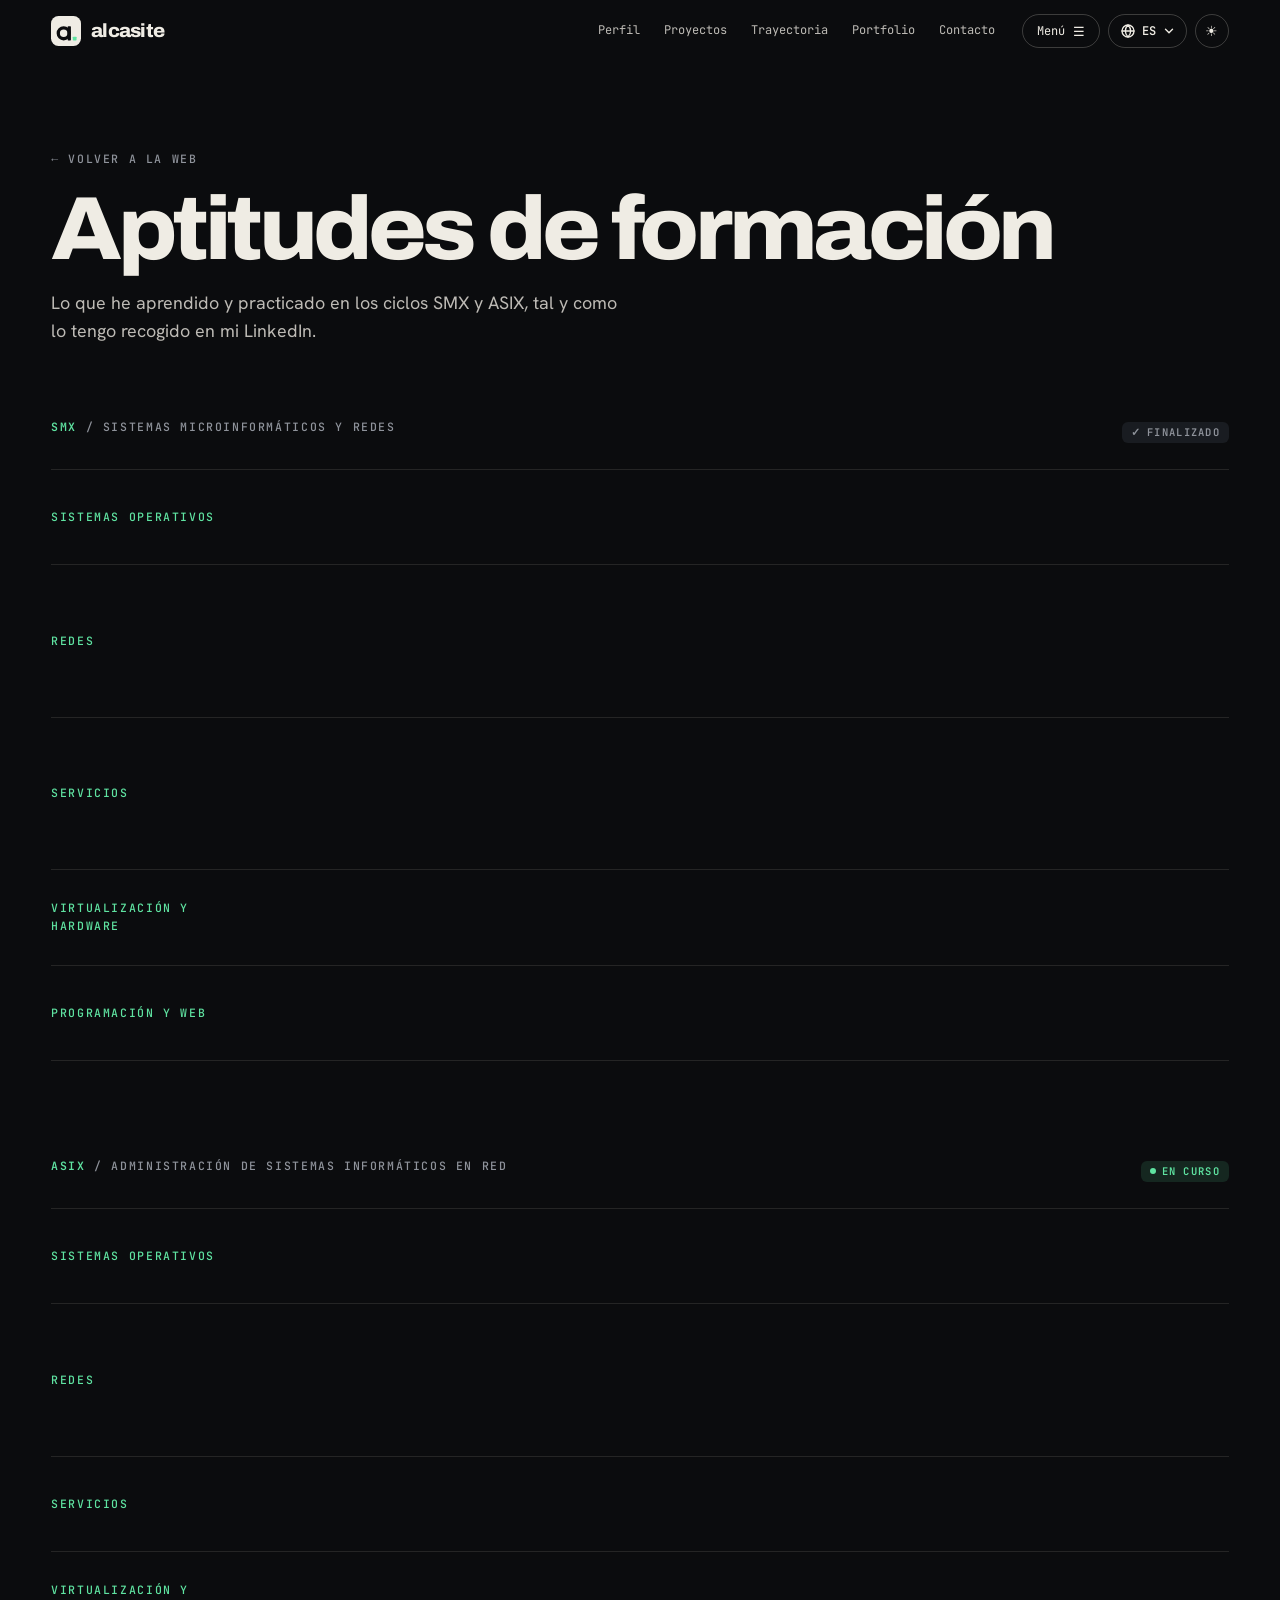
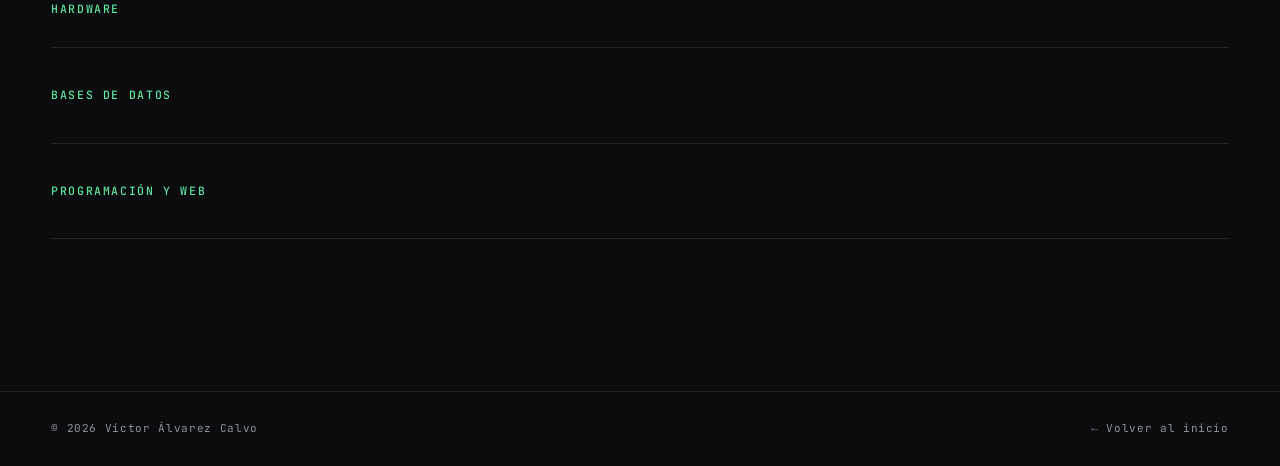
==== commit 67349f72: "Añade Proyectos al menú y separa el logo de la portada del nombre Co-Authored-By: Claude Opus 5.5 <n" ====
--- a/aptitudes.html
+++ b/aptitudes.html
@@ -13,8 +13,8 @@
 <link rel="icon" type="image/png" sizes="192x192" href="assets/icon-192.png?v=2">
 <link rel="apple-touch-icon" href="assets/apple-touch-icon.png?v=2">
 <link rel="preload" href="assets/fonts/archivo.woff2" as="font" type="font/woff2" crossorigin>
-<link rel="stylesheet" href="styles.css?v=20261103f">
-<script defer src="main.js?v=20261103f"></script>
+<link rel="stylesheet" href="styles.css?v=20261104d">
+<script defer src="main.js?v=20261104d"></script>
 </head>
 <body data-page="skills">
 
@@ -23,6 +23,7 @@
   <div class="bar-right">
     <nav>
       <a href="index.html#perfil" data-i18n="nav.profile">Perfil</a>
+      <a href="index.html#proyectos" data-i18n="nav.projects">Proyectos</a>
       <a href="index.html#trayectoria" data-i18n="nav.path">Trayectoria</a>
       <a href="index.html#portfolio" data-i18n="nav.portfolio">Portfolio</a>
       <a href="index.html#contacto" data-i18n="nav.contact">Contacto</a>
--- a/styles.css
+++ b/styles.css
@@ -448,7 +448,8 @@
 .lg-s{fill:var(--ink)}
 .lg-c{fill:var(--accent-fill);animation:blink 1.2s steps(1) infinite}
 .hm-obj .logo-glyph{filter:drop-shadow(0 30px 50px rgba(95,227,161,.18))}
-.hero-mark{width:min(24vw,340px)}
+/* más pequeño que el nombre para que no se pegue a «Álvarez» */
+.hero-mark{width:min(19vw,230px)}
 @media (max-width:980px){.hero-mark{width:min(30vw,140px)}}
 
 /* =====================================================================
@@ -496,7 +497,7 @@
 .btn,.links a,.copy,.tl-pager button{transition:transform .35s var(--ease-out),background .25s,color .25s,border-color .25s,opacity .2s}
 
 /* =====================================================================
-   Proyectos: cada uno con su color. Holgura viaja en horizontal; Hellen Bold es un libro
+   Proyectos: cada uno con su color. Holgura imprime un tique; Hellen Bold es un libro
    ===================================================================== */
 :root{--hb:#ff7d9b;--hb-bg:#170b10;--hb-bg2:#21111a}
 :root[data-theme="light"]{--hb:#c2264f;--hb-bg:#f7e7e2;--hb-bg2:#efd9d3}
@@ -520,44 +521,79 @@
 .facts small{display:block;margin-top:8px;font-family:var(--mono);font-size:10.5px;letter-spacing:.08em;text-transform:uppercase;color:var(--mute)}
 @media (max-width:860px){.ch-grid{grid-template-columns:1fr}.ch-title .lm:nth-child(2){padding-left:0}}
 
-.ribbon{margin:clamp(48px,7vw,90px) -4vw 0;padding:14px 0;background:var(--accent-fill);color:var(--on-accent);transform:rotate(-2.2deg);overflow:hidden;white-space:nowrap}
-.ribbon-track{display:inline-flex;will-change:transform}
-.ribbon span{font-family:var(--mono);font-size:13px;font-weight:600;letter-spacing:.1em;text-transform:uppercase}
-.ribbon span::after{content:"✦";margin:0 26px;font-size:10px;vertical-align:1px}
-
-.hs{position:relative;margin-top:clamp(40px,6vw,80px)}
-.hs-sticky{position:relative}
-.hs-track{display:flex;gap:clamp(24px,4vw,64px);padding:0 var(--gut);overflow-x:auto;scroll-snap-type:x mandatory;-webkit-overflow-scrolling:touch;scrollbar-width:none}
-.hs-track::-webkit-scrollbar{display:none}
-.hs-stop{flex:none;width:min(86vw,880px);margin:0;scroll-snap-align:center}
-.hs-intro{width:min(86vw,440px);display:flex;flex-direction:column;justify-content:center;gap:18px}
-.hs-big{font-family:var(--disp);font-weight:800;font-stretch:106%;font-size:clamp(40px,5.4vw,84px);line-height:.9;letter-spacing:-.05em}
-.hs-hint{font-family:var(--mono);font-size:28px;color:var(--accent);animation:nudge 1.6s var(--ease-soft) infinite}
-@keyframes nudge{50%{transform:translateX(10px)}}
-.frame{border-radius:16px;overflow:hidden;border:1px solid var(--line2);background:var(--bg-2);box-shadow:0 40px 90px rgba(0,0,0,.45);transform-origin:50% 50%;will-change:transform}
+.frame{border-radius:16px;overflow:hidden;border:1px solid var(--line2);background:var(--bg-2);box-shadow:0 40px 90px rgba(0,0,0,.45)}
 .frame-bar{display:flex;align-items:center;gap:7px;height:34px;padding:0 14px;border-bottom:1px solid var(--line);font-family:var(--mono);font-size:11px;color:var(--mute)}
 .frame-bar i{width:9px;height:9px;border-radius:50%;background:var(--line2)}
 .frame-bar i:first-child{background:var(--accent-fill)}
 .frame-bar span{margin:0 auto;padding-right:40px}
-.frame img{display:block;width:100%;height:auto;aspect-ratio:16/10;object-fit:cover}
-.cap{display:flex;gap:16px;margin-top:22px;will-change:transform}
-.cap b{font-family:var(--mono);font-size:12px;color:var(--accent);padding-top:6px}
-.cap h4{font-family:var(--disp);font-weight:800;font-size:clamp(22px,2.4vw,32px);letter-spacing:-.035em;line-height:1.05}
-.cap p{margin-top:6px;color:var(--ink2);font-size:15px}
-.hs-thread,.hs-count,.hs-bar{display:none}
-
-/* escritorio: la sección se fija y las capturas pasan en horizontal */
-.hs.is-pinned .hs-sticky{position:sticky;top:0;height:100vh;height:100svh;overflow:hidden;display:flex;align-items:center}
-.hs.is-pinned .hs-track{overflow:visible;scroll-snap-type:none;padding-right:12vw;will-change:transform}
-.hs.is-pinned .hs-stop{width:min(62vw,940px)}
-.hs.is-pinned .hs-intro{width:min(34vw,460px)}
-.hs.is-pinned .hs-thread{display:block;position:absolute;left:0;right:0;top:9vh;width:100%;height:120px;pointer-events:none}
-.hs-thread path{fill:none;stroke:var(--accent);stroke-width:1.5;stroke-linecap:round;opacity:.7;vector-effect:non-scaling-stroke}
-.hs.is-pinned .hs-count{display:block;position:absolute;right:var(--gut);bottom:5vh;font-family:var(--mono);font-size:13px;letter-spacing:.1em;color:var(--mute)}
-.hs-count b{color:var(--accent);font-weight:600}
-.hs.is-pinned .hs-bar{display:block;position:absolute;left:var(--gut);right:calc(var(--gut) + 110px);bottom:calc(5vh + 7px);height:1px;background:var(--line)}
-.hs-bar i{display:block;height:100%;background:var(--accent-fill);transform-origin:left;transform:scaleX(0)}
-@media (max-width:900px){.hs-track{padding-bottom:10px}.cap{margin-top:16px}}
+.frame-bar b{color:var(--accent);font-weight:600}
+
+/* ---------- Holgura: un tique que se imprime con el scroll ---------- */
+.hgp{position:relative;margin-top:clamp(48px,7vw,96px)}
+.hgp-stage{display:grid;grid-template-columns:minmax(0,1.55fr) minmax(280px,1fr);gap:clamp(28px,4vw,72px);align-items:center}
+.hgp.is-pinned .hgp-sticky{position:sticky;top:0;height:100vh;height:100svh;display:flex;align-items:center}
+.hgp.is-pinned .hgp-stage{width:100%}
+/* pantalla: la captura nueva entra de arriba abajo, con una línea de escaneo */
+.hgp-shots{position:relative;aspect-ratio:16/10;overflow:hidden;background:var(--bg-2)}
+.hgp-shot{position:absolute;inset:0;width:100%;height:100%;object-fit:cover;clip-path:inset(0 0 100% 0)}
+.hgp-shot.is-on{z-index:2;clip-path:inset(0 0 0 0);transition:clip-path .85s var(--ease-out)}
+.hgp-shot.was{z-index:1;clip-path:inset(0 0 0 0)}
+.hgp-scan{position:absolute;left:0;right:0;top:0;height:2px;z-index:3;pointer-events:none;opacity:0;background:var(--hg-sig);box-shadow:0 0 18px 5px color-mix(in srgb,var(--hg-sig) 55%,transparent)}
+.hgp-shots.is-scanning .hgp-scan{animation:hgScan .85s var(--ease-out)}
+@keyframes hgScan{0%{top:0;opacity:1}85%{opacity:1}100%{top:100%;opacity:0}}
+.hgp-cap{display:flex;gap:16px;margin-top:24px;min-height:92px}
+.hgp-cap b{font-family:var(--mono);font-size:12px;font-weight:600;color:var(--accent);padding-top:7px}
+.hgp-cap h4{font-family:var(--disp);font-weight:800;font-size:clamp(24px,2.4vw,34px);letter-spacing:-.035em;line-height:1.05}
+.hgp-cap p{margin-top:6px;color:var(--ink2);font-size:15px;max-width:54ch}
+.hgp-cap.is-swap > *{animation:hgCap .55s var(--ease-out) both}
+.hgp-cap.is-swap > div{animation-delay:.05s}
+@keyframes hgCap{from{opacity:0;transform:translateY(14px)}}
+/* impresora: el papel sube por la ranura y lo último impreso queda justo encima */
+.hgp-printer{display:flex;flex-direction:column;align-items:center}
+.hgp-window{position:relative;width:min(100%,370px);height:calc(100vh - 210px);height:calc(100svh - 210px);overflow:hidden;
+  -webkit-mask-image:linear-gradient(transparent,#000 90px);mask-image:linear-gradient(transparent,#000 90px)}
+.hgp-feed{position:absolute;left:10px;right:10px;top:0;will-change:transform;filter:drop-shadow(0 14px 22px rgba(0,0,0,.35))}
+.hgp-paper{position:relative;padding:26px 18px 30px;background:#f5f2e9;color:#15201b;font-family:var(--mono);font-size:11.5px;line-height:1.35;letter-spacing:.03em;
+  --zz:conic-gradient(from -45deg at bottom,#0000,#000 1deg 89deg,#0000 90deg) bottom/14px 51% repeat-x,conic-gradient(from 135deg at top,#0000,#000 1deg 89deg,#0000 90deg) top/14px 51% repeat-x;
+  -webkit-mask:var(--zz);mask:var(--zz)}
+.hgp-head{display:flex;flex-direction:column;align-items:center;gap:3px;padding-bottom:14px;margin-bottom:4px;border-bottom:1px dashed rgba(21,32,27,.4);text-align:center}
+.hgp-brand{font-family:var(--disp);font-weight:800;font-size:24px;letter-spacing:-.03em;line-height:1}
+.hgp-head small{font-size:9.5px;letter-spacing:.14em;text-transform:uppercase;opacity:.7}
+.hgp-lines{list-style:none}
+.hgp-line{display:grid;grid-template-columns:auto minmax(0,1fr) auto;gap:3px 9px;align-items:baseline;padding:10px 6px;border-bottom:1px dashed rgba(21,32,27,.2);transition:background .35s,color .35s}
+.hgp-line .n{opacity:.5}
+.hgp-line .t{display:flex;align-items:baseline;gap:8px;min-width:0;font-weight:700;text-transform:uppercase}
+.hgp-line .t::after{content:"";flex:1;min-width:10px;border-bottom:1px dotted rgba(21,32,27,.45)}
+.hgp-line .v{font-weight:700;white-space:nowrap;text-transform:uppercase}
+.hgp-line .d{grid-column:2 / -1;font-size:10px;letter-spacing:.01em;line-height:1.45;opacity:.66}
+.hgp-line.is-on{background:var(--hg-sig);color:var(--hg-sig-ink)}
+.hgp-line.is-on .d{opacity:.8}
+.hgp-total{display:flex;justify-content:space-between;align-items:baseline;margin-top:10px;padding:12px 6px 0;border-top:2px solid #15201b;font-weight:700;text-transform:uppercase;font-size:12.5px}
+.hgp-total b{font-family:var(--disp);font-size:30px;line-height:.8}
+.hgp-code{height:42px;margin:16px 6px 8px;background:repeating-linear-gradient(90deg,#15201b 0 2px,transparent 2px 4px,#15201b 4px 5px,transparent 5px 8px,#15201b 8px 11px,transparent 11px 12px,#15201b 12px 13px,transparent 13px 17px)}
+.hgp-thanks{text-align:center;font-size:9.5px;letter-spacing:.14em;text-transform:uppercase;opacity:.7}
+.hgp-slot{position:relative;z-index:2;width:min(100%,400px);height:30px;margin-top:-8px;border-radius:12px;background:linear-gradient(#1b2a24,#070d0b);
+  box-shadow:inset 0 1px 0 rgba(255,255,255,.09),0 22px 44px rgba(0,0,0,.45)}
+.hgp-slot::before{content:"";position:absolute;left:16px;right:16px;top:7px;height:4px;border-radius:3px;background:#000;box-shadow:inset 0 1px 2px rgba(0,0,0,.9)}
+.hgp-slot::after{content:"";position:absolute;right:16px;bottom:6px;width:6px;height:6px;border-radius:50%;background:var(--hg-sig);opacity:.3;transition:opacity .2s,box-shadow .2s}
+.hgp.is-printing .hgp-slot::after{opacity:1;box-shadow:0 0 10px 2px var(--hg-sig)}
+/* sin fijar (móvil o movimiento reducido): la pantalla se queda arriba y el tique se lee entero */
+.hgp:not(.is-pinned) .hgp-screen{position:sticky;top:84px;align-self:start}
+.hgp:not(.is-pinned) .hgp-window{height:auto;overflow:visible;-webkit-mask-image:none;mask-image:none}
+.hgp:not(.is-pinned) .hgp-feed{position:relative;left:auto;right:auto}
+.hgp:not(.is-pinned) .hgp-line{margin:9vh 0}
+.hgp:not(.is-pinned) .hgp-slot{display:none}
+@media (max-width:900px){
+  .hgp-stage{grid-template-columns:1fr;gap:20px}
+  .hgp:not(.is-pinned) .hgp-screen{top:56px;z-index:3;margin:0 calc(-1 * var(--gut));padding:10px var(--gut) 14px;background:var(--bg);transition:background .7s ease}
+  .hgp-cap{display:none}
+  .hgp-window{width:100%}
+  .hgp:not(.is-pinned) .hgp-line{margin:16vh 0}
+}
+@media (prefers-reduced-motion:reduce){
+  .hgp-shot.is-on{transition:none}
+  .hgp-shots.is-scanning .hgp-scan,.hgp-cap.is-swap > *{animation:none}
+}
 
 /* ---------- Holgura: color propio ---------- */
 /* mismos colores que la propia Holgura: verde muy oscuro con lima, o crema con verde en claro */
@@ -565,12 +601,11 @@
 :root[data-theme="light"]{--hg:#17694c;--hg-bg:#eef1ea;--hg-bg2:#e1e8dc;--hg-ink:#f3f7ee}
 :root.in-hg{--bg:var(--hg-bg);--bg-2:var(--hg-bg2);--accent:var(--hg);--accent-fill:var(--hg);--on-accent:var(--hg-ink);--accent-soft:color-mix(in srgb,var(--hg) 14%,transparent);--glow:transparent}
 :root.in-hg .bar.is-solid{background:color-mix(in srgb,var(--hg-bg) 82%,transparent)}
-.ch-hg .ribbon{background:var(--hg-sig);color:var(--hg-sig-ink)}
 .ch-tagline{font-family:var(--serif);font-style:italic;font-size:clamp(24px,2.6vw,38px);line-height:1.15;color:var(--ink2);margin:-8px 0 clamp(26px,3.5vw,44px)}
 .ch-tagline em{color:var(--accent)}
 .ch-hg .ch-title{margin-bottom:clamp(14px,2vw,22px)}
 
-/* ---------- Hellen Bold: un libro que pasa de página ---------- */
+/* ---------- Hellen Bold: un libro cuyas hojas giran sobre el lomo ---------- */
 .ch-hb{padding-top:clamp(110px,14vw,200px)}
 .hb-title{font-family:var(--serif);font-style:italic;font-weight:400;font-size:clamp(64px,12.5vw,196px);line-height:.92;letter-spacing:-.035em;margin:4px 0 clamp(28px,4vw,52px)}
 .hb-title .lm{display:inline-block;overflow:hidden;padding:0 .08em .12em 0;margin-bottom:-.12em;vertical-align:top}
@@ -585,37 +620,87 @@
 .hb-index dt::after{content:"";flex:1;min-width:20px;border-bottom:1px dotted var(--line2)}
 .hb-index dd{font-family:var(--serif);font-style:italic;font-size:clamp(32px,3.2vw,48px);line-height:.8;color:var(--accent);min-width:1ch;text-align:right}
 
-.hb-story{display:grid;grid-template-columns:1.35fr .65fr;gap:clamp(32px,5vw,90px);margin-top:clamp(60px,8vw,120px)}
-.hb-book{position:sticky;top:max(84px,calc(50vh - 280px));align-self:start}
-.hb-sheet{position:relative;aspect-ratio:16/10;border-radius:4px 14px 14px 4px;overflow:hidden;background:var(--bg-2);
-  box-shadow:7px 7px 0 -1px #efe2d3,14px 14px 0 -2px #dccbb7,0 40px 90px rgba(0,0,0,.45)}
-:root[data-theme="light"] .hb-sheet{box-shadow:7px 7px 0 -1px #fffaf4,14px 14px 0 -2px #e6d5c2,0 30px 70px rgba(80,20,30,.18)}
-.hb-sheet::after{content:"";position:absolute;inset:0 auto 0 0;width:30px;z-index:3;pointer-events:none;background:linear-gradient(90deg,rgba(0,0,0,.38),rgba(0,0,0,.08) 60%,transparent)}
-.hb-page{position:absolute;inset:0;width:100%;height:100%;object-fit:cover;clip-path:inset(0 0 0 100%);transition:clip-path 1s var(--ease-out)}
-.hb-page:first-child,.hb-page.is-on{clip-path:inset(0 0 0 0)}
-.hb-fold{position:absolute;top:0;bottom:0;left:0;width:16%;z-index:2;pointer-events:none;opacity:0;
-  background:linear-gradient(90deg,transparent,rgba(0,0,0,.32) 42%,rgba(255,255,255,.22) 56%,transparent)}
-.hb-sheet.is-turning .hb-fold{animation:pageFold 1s var(--ease-out)}
-@keyframes pageFold{0%{transform:translateX(625%);opacity:1}100%{transform:translateX(-100%);opacity:.2}}
-.hb-folio{margin-top:28px;text-align:center;font-family:var(--serif);font-style:italic;font-size:22px;color:var(--mute)}
-.hb-folio-n{color:var(--accent)}
-.hb-steps{list-style:none}
-.hb-step{min-height:72vh;display:flex;flex-direction:column;justify-content:center;opacity:.25;transition:opacity .6s var(--ease-soft)}
-.hb-step.is-on{opacity:1}
-.hb-step:first-child{min-height:60vh;justify-content:flex-start;padding-top:4vh}
-.hb-num{font-family:var(--serif);font-style:italic;font-size:clamp(60px,7vw,112px);line-height:.9;color:var(--accent)}
-.hb-step h4{font-family:var(--disp);font-weight:800;font-size:clamp(26px,2.6vw,38px);letter-spacing:-.035em;line-height:1.05;margin-top:10px}
-.hb-step p{margin-top:10px;color:var(--ink2);max-width:30ch}
+/* papel y tela del libro: crema con tinta granate en los dos temas */
+.hb-story{position:relative;margin-top:clamp(60px,8vw,120px);
+  --paper:#f4ebdf;--paper-2:#e6d8c6;--p-ink:#2b1a20;--p-ink2:#4d3940;--p-mute:#8a747b;--p-acc:#b3214a;--p-line:rgba(43,26,32,.15);
+  --cloth:#5c1428;--cloth-2:#360914;--gilt:#eccd9c}
+:root[data-theme="light"] .hb-story{--paper:#fffaf3;--paper-2:#eadccb}
+
+/* contenido de cada página (se usa igual en la lista y dentro del libro) */
+.hb-txt{position:relative;display:flex;flex-direction:column;padding:clamp(26px,4vw,52px);color:var(--p-ink)}
+.hb-num{font-family:var(--serif);font-style:italic;font-size:clamp(56px,7vw,104px);line-height:.85;color:var(--p-acc)}
+.hb-txt h4{font-family:var(--serif);font-weight:400;font-size:clamp(28px,3vw,42px);line-height:1.02;letter-spacing:-.02em;margin-top:14px}
+.hb-txt h4 + p{margin:16px 0 22px;color:var(--p-ink2);font-size:16px;line-height:1.6;max-width:34ch}
+.hb-txt h4 + p::first-letter{float:left;font-family:var(--serif);font-size:3.4em;line-height:.78;padding:.08em .1em 0 0;color:var(--p-acc)}
+.hb-note{margin-top:auto;padding-top:16px;border-top:1px solid var(--p-line);font-family:var(--mono);font-size:10.5px;letter-spacing:.1em;text-transform:uppercase;color:var(--p-mute)}
+.hb-plate{display:flex;flex-direction:column;justify-content:center;padding:clamp(22px,3.4vw,44px)}
+.hb-plate img{display:block;width:100%;height:auto;border-radius:2px;border:1px solid var(--p-line);box-shadow:0 1px 0 rgba(255,255,255,.7),0 16px 34px rgba(60,18,30,.2)}
+.hb-plate figcaption{margin-top:14px;text-align:center;font-family:var(--serif);font-style:italic;font-size:15px;color:var(--p-mute)}
+
+/* lista de funciones: lo que se ve en móvil o sin movimiento; con el libro montado queda solo para lectores de pantalla */
+.hb-feats{list-style:none;display:grid;gap:clamp(26px,5vw,48px)}
+.hb-feat{position:relative;display:grid;grid-template-columns:1fr 1.25fr;background:var(--paper);border-radius:4px 12px 12px 4px;overflow:hidden;
+  box-shadow:5px 5px 0 -1px var(--paper),5px 5px 0 0 var(--paper-2),0 30px 70px rgba(0,0,0,.35)}
+.hb-feat::before{content:"";position:absolute;inset:0 auto 0 0;width:26px;pointer-events:none;background:linear-gradient(90deg,rgba(60,18,30,.22),transparent)}
+.hb-feat .hb-plate{background:var(--paper-2)}
+.js .hb-feat{transform-origin:0 50%;transform:perspective(1600px) rotateY(-50deg);opacity:0;transition:transform 1.1s var(--ease-out),opacity .7s var(--ease-soft)}
+.js .hb-feat.in{transform:none;opacity:1}
+.hb-story.is-book .hb-feats{position:absolute;width:1px;height:1px;overflow:hidden;clip:rect(0 0 0 0);clip-path:inset(50%);white-space:nowrap}
+
+/* el libro: fijo en pantalla mientras sus hojas giran sobre el lomo */
+.hb-flip{display:none;position:relative}
+.hb-story.is-book .hb-flip{display:block}
+.hb-flip-sticky{position:sticky;top:0;height:100vh;height:100svh;display:flex;flex-direction:column;align-items:center;justify-content:center;gap:clamp(16px,2.4vh,26px);padding-top:40px}
+.hb-stage{width:min(1180px,100%,calc((100svh - 190px) * 1.84));container-type:inline-size}
+.hb-volume{position:relative;aspect-ratio:1.84/1;transform:translateX(calc(var(--shift,1) * -25%));will-change:transform}
+/* bloque de hojas y sombra del libro: media anchura con la tapa cerrada, entera al abrirlo */
+.hb-volume::before{content:"";position:absolute;top:0;right:0;bottom:-8px;left:calc(50% * var(--shift,1));border-radius:8px;background:var(--paper-2);box-shadow:0 40px 90px rgba(0,0,0,.45)}
+:root[data-theme="light"] .hb-volume::before{box-shadow:0 30px 70px rgba(80,20,30,.2)}
+.hb-base,.hb-leaf{position:absolute;top:0;bottom:0;left:50%;width:50%}
+.hb-base{z-index:0}
+.hb-base .hb-face{box-shadow:4px 4px 0 -1px var(--paper),4px 4px 0 0 var(--paper-2),8px 8px 0 -1px var(--paper),8px 8px 0 0 var(--paper-2)}
+.hb-leaf{transform-origin:0 50%;transform-style:preserve-3d;transform:perspective(3400px) rotateY(calc(var(--e,0) * -180deg));will-change:transform}
+.hb-face{position:absolute;inset:0;display:flex;flex-direction:column;overflow:hidden;background:var(--paper);-webkit-backface-visibility:hidden;backface-visibility:hidden}
+.hb-front{border-radius:0 8px 8px 0}
+.hb-back{transform:rotateY(180deg);border-radius:8px 0 0 8px;box-shadow:-4px 4px 0 -1px var(--paper),-4px 4px 0 0 var(--paper-2),-8px 8px 0 -1px var(--paper),-8px 8px 0 0 var(--paper-2)}
+/* sombra del lomo y luz que cambia mientras la hoja gira */
+.hb-face::before,.hb-face::after{content:"";position:absolute;top:0;bottom:0;z-index:3;pointer-events:none}
+.hb-front::before{left:0;width:12%;background:linear-gradient(90deg,rgba(60,18,30,.26),rgba(60,18,30,.06) 45%,transparent)}
+.hb-back::before{right:0;width:12%;background:linear-gradient(270deg,rgba(60,18,30,.26),rgba(60,18,30,.06) 45%,transparent)}
+.hb-front::after{left:0;right:0;background:linear-gradient(90deg,rgba(20,5,10,.08),rgba(20,5,10,.4));opacity:min(1,calc(var(--e,0) * 2.2))}
+.hb-back::after{left:0;right:0;background:linear-gradient(270deg,rgba(20,5,10,.08),rgba(20,5,10,.4));opacity:min(1,calc((1 - var(--e,1)) * 2.2))}
+.hb-spine{position:absolute;top:0;bottom:0;left:50%;width:5cqw;transform:translateX(-50%);z-index:99;pointer-events:none;opacity:calc(1 - var(--shift,1));
+  background:linear-gradient(90deg,transparent,rgba(40,10,18,.1) 40%,rgba(40,10,18,.22) 50%,rgba(40,10,18,.1) 60%,transparent)}
+/* tamaños dentro del libro, proporcionales a su ancho */
+.hb-face > .hb-txt,.hb-face > .hb-plate{flex:1;min-height:0}
+.hb-face .hb-txt{padding:5cqw 4.6cqw 3.6cqw}
+.hb-face .hb-txt::before{content:"Hellen Bold";position:absolute;top:2.3cqw;left:4.6cqw;font-family:var(--serif);font-style:italic;font-size:max(11px,1.05cqw);color:var(--p-mute)}
+.hb-face .hb-num{font-size:10cqw;margin-top:2.4cqw}
+.hb-face .hb-txt h4{font-size:4.3cqw;margin-top:1.4cqw}
+.hb-face .hb-txt h4 + p{font-size:max(13px,1.7cqw);margin:1.5cqw 0 1.8cqw;max-width:none}
+.hb-face .hb-note{font-size:max(9.5px,.95cqw);padding-top:1.4cqw}
+.hb-face .hb-plate{padding:4.2cqw 4.2cqw 3cqw}
+.hb-face .hb-plate figcaption{font-size:max(12px,1.3cqw);margin-top:1.4cqw}
+/* tapa de tela con letras doradas */
+.hb-cover{position:absolute;inset:0;display:flex;flex-direction:column;align-items:center;justify-content:center;gap:2cqw;text-align:center;color:var(--gilt);
+  background:radial-gradient(120% 90% at 28% 18%,#7d1f37,var(--cloth) 48%,var(--cloth-2))}
+.hb-cover::before{content:"";position:absolute;inset:2.2cqw;border:1px solid color-mix(in srgb,var(--gilt) 55%,transparent);border-radius:3px;box-shadow:inset 0 0 0 .5cqw transparent,inset 0 0 0 calc(.5cqw + 1px) color-mix(in srgb,var(--gilt) 30%,transparent)}
+.hb-cover b{font-family:var(--serif);font-style:italic;font-weight:400;font-size:7.4cqw;line-height:.92;letter-spacing:-.02em}
+.hb-cover small{max-width:30cqw;font-family:var(--mono);font-size:max(9.5px,.85cqw);letter-spacing:.22em;text-transform:uppercase;opacity:.85}
+.hb-orn{font-family:var(--serif);font-size:2.4cqw;line-height:1;opacity:.8}
+.hb-leaf-cover .hb-front{border-radius:0 10px 10px 0}
+/* índice de capítulos */
+.hb-toc{display:flex;flex-wrap:wrap;justify-content:center;gap:4px}
+.hb-toc button{min-width:42px;height:34px;padding:0 10px;border:1px solid transparent;border-radius:99px;background:none;color:var(--mute);font-family:var(--serif);font-style:italic;font-size:17px;cursor:pointer;transition:color .3s ease,border-color .3s ease}
+.hb-toc button:hover{color:var(--ink)}
+.hb-toc button.is-on{color:var(--accent);border-color:color-mix(in srgb,var(--accent) 50%,transparent)}
 .hb-tech{margin-top:clamp(24px,4vw,48px)}
 
 @media (max-width:900px){
   .hb-intro{grid-template-columns:1fr}
-  .hb-story{grid-template-columns:1fr;gap:0}
-  .hb-book{top:58px;z-index:2;padding:10px 14px 18px 0;background:var(--bg);transition:background .7s ease}
-  .hb-folio{display:none}
-  .hb-step,.hb-step:first-child{min-height:58vh;justify-content:center;padding-top:0}
+  .hb-feat{grid-template-columns:1fr}
+  .hb-feat .hb-plate{order:-1}
 }
 @media (prefers-reduced-motion:reduce){
-  .hb-page{transition:none}
-  .hb-sheet.is-turning .hb-fold{animation:none}
+  .js .hb-feat{transform:none;opacity:1;transition:none}
 }
